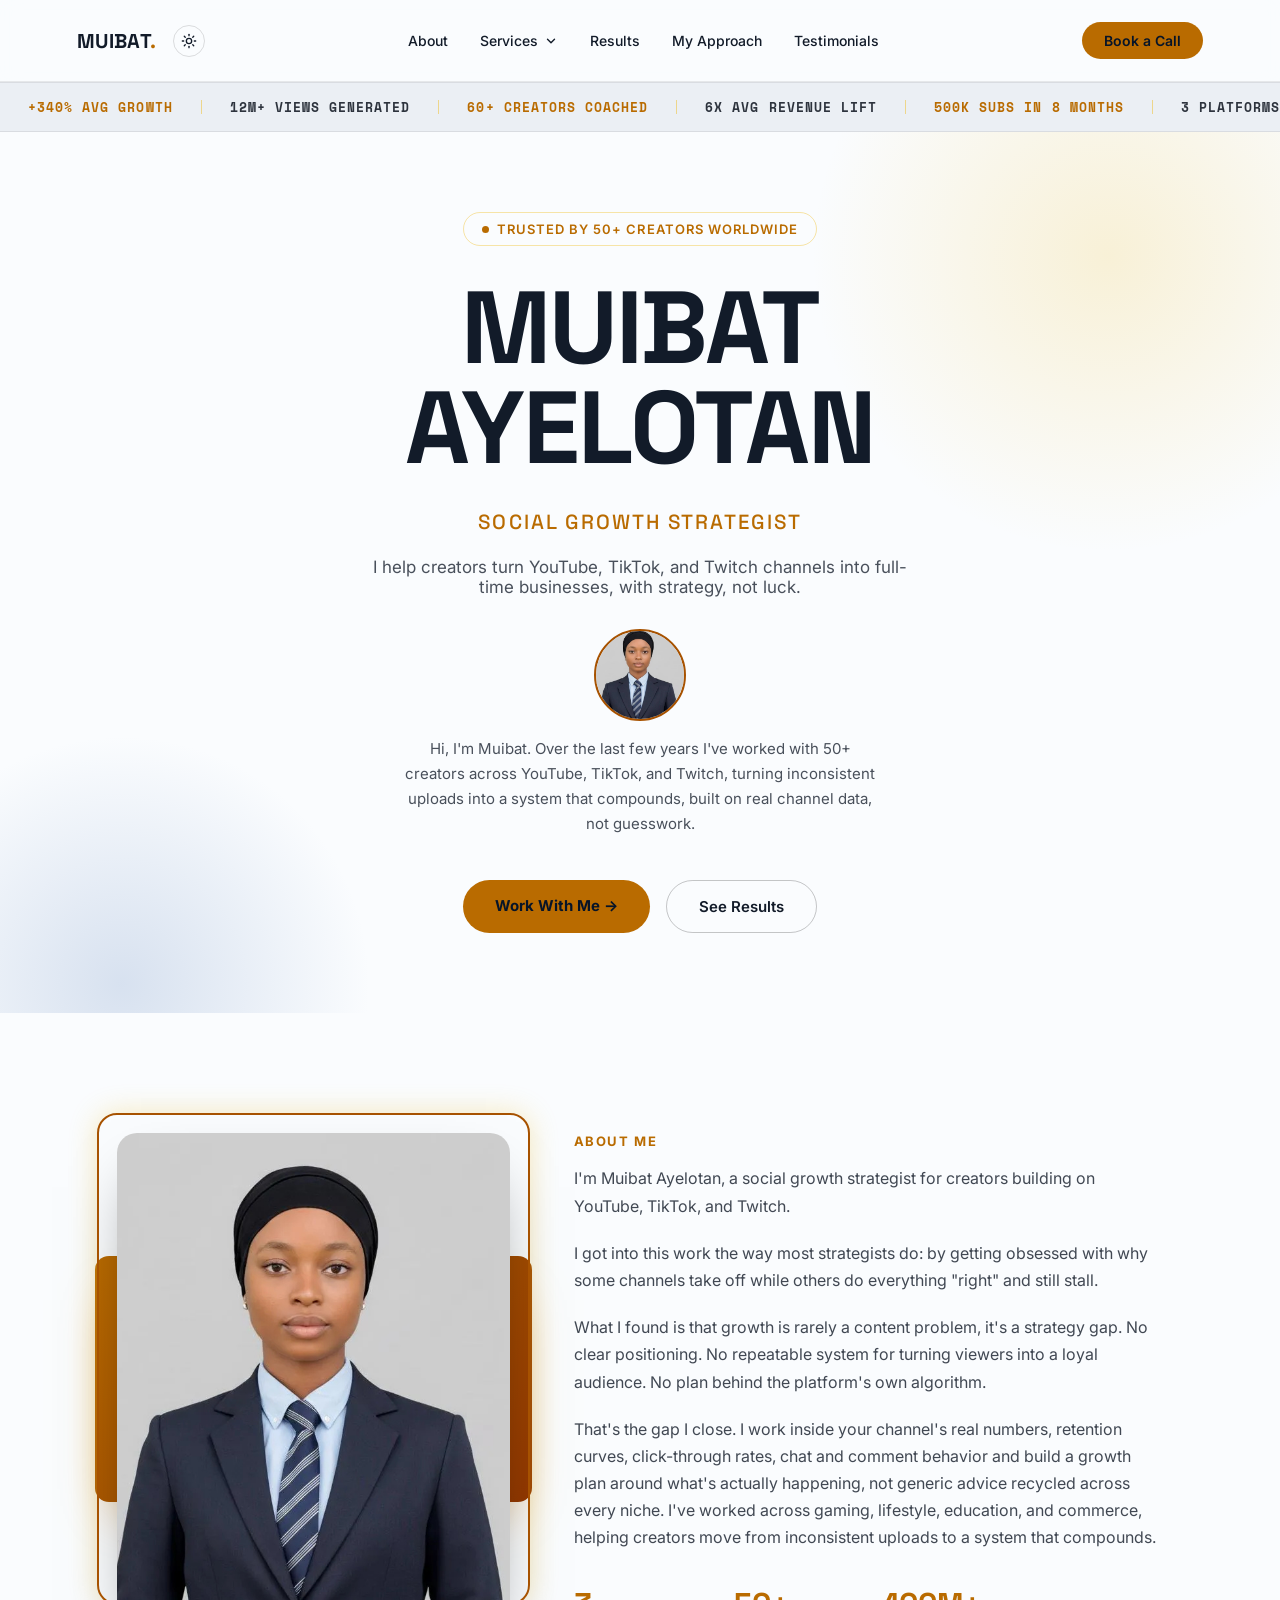
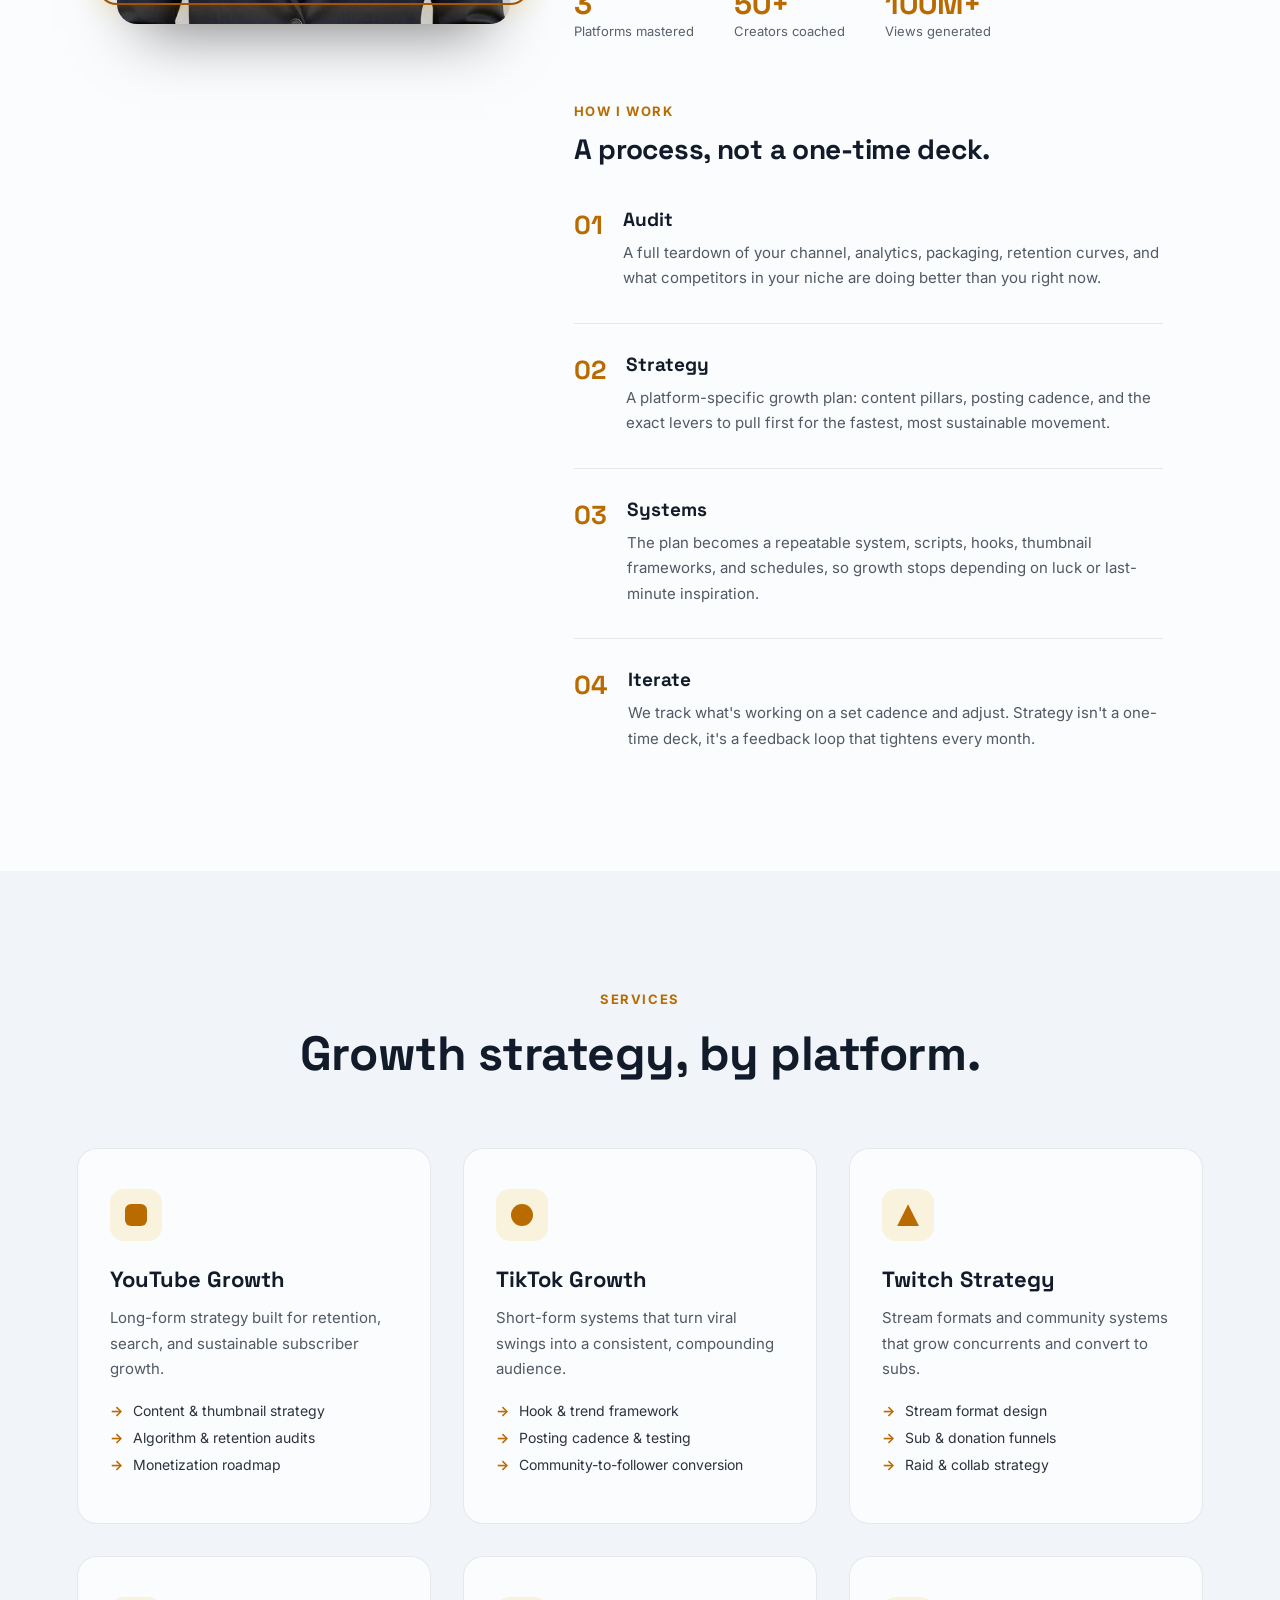
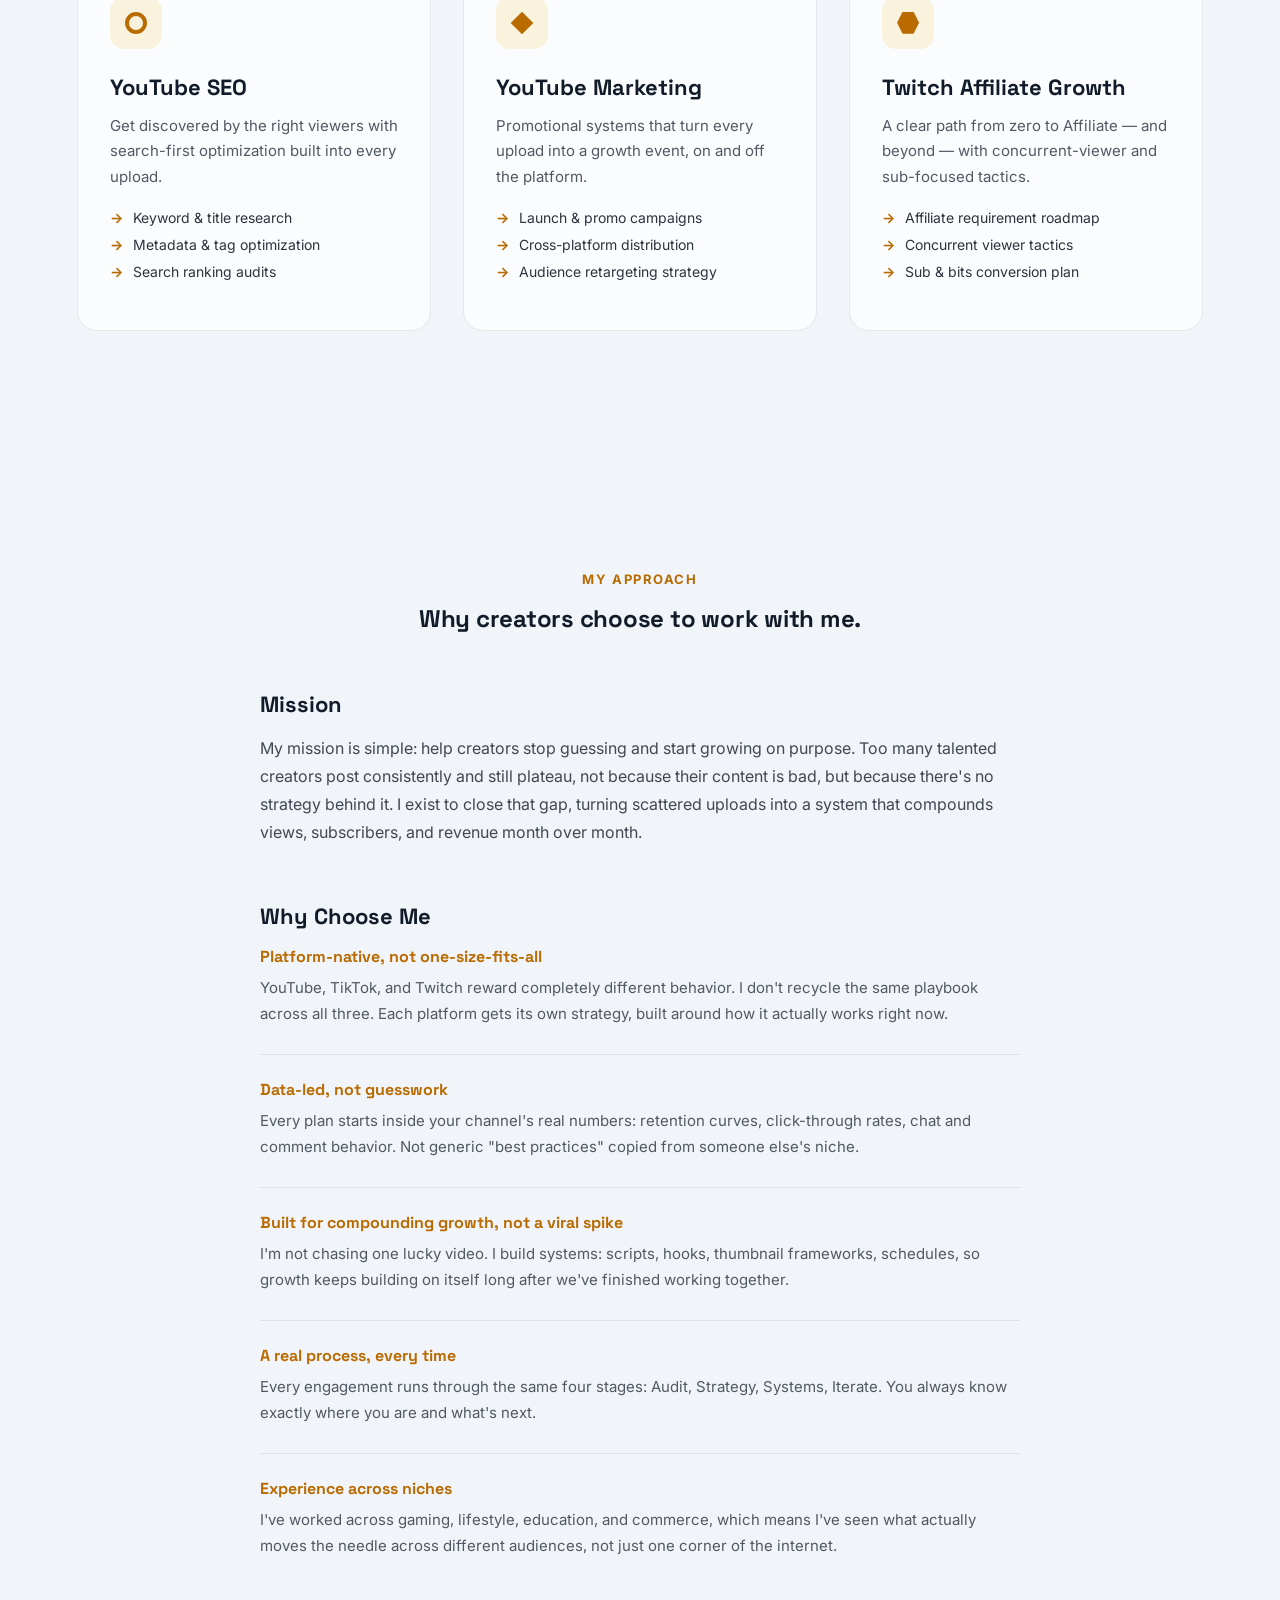
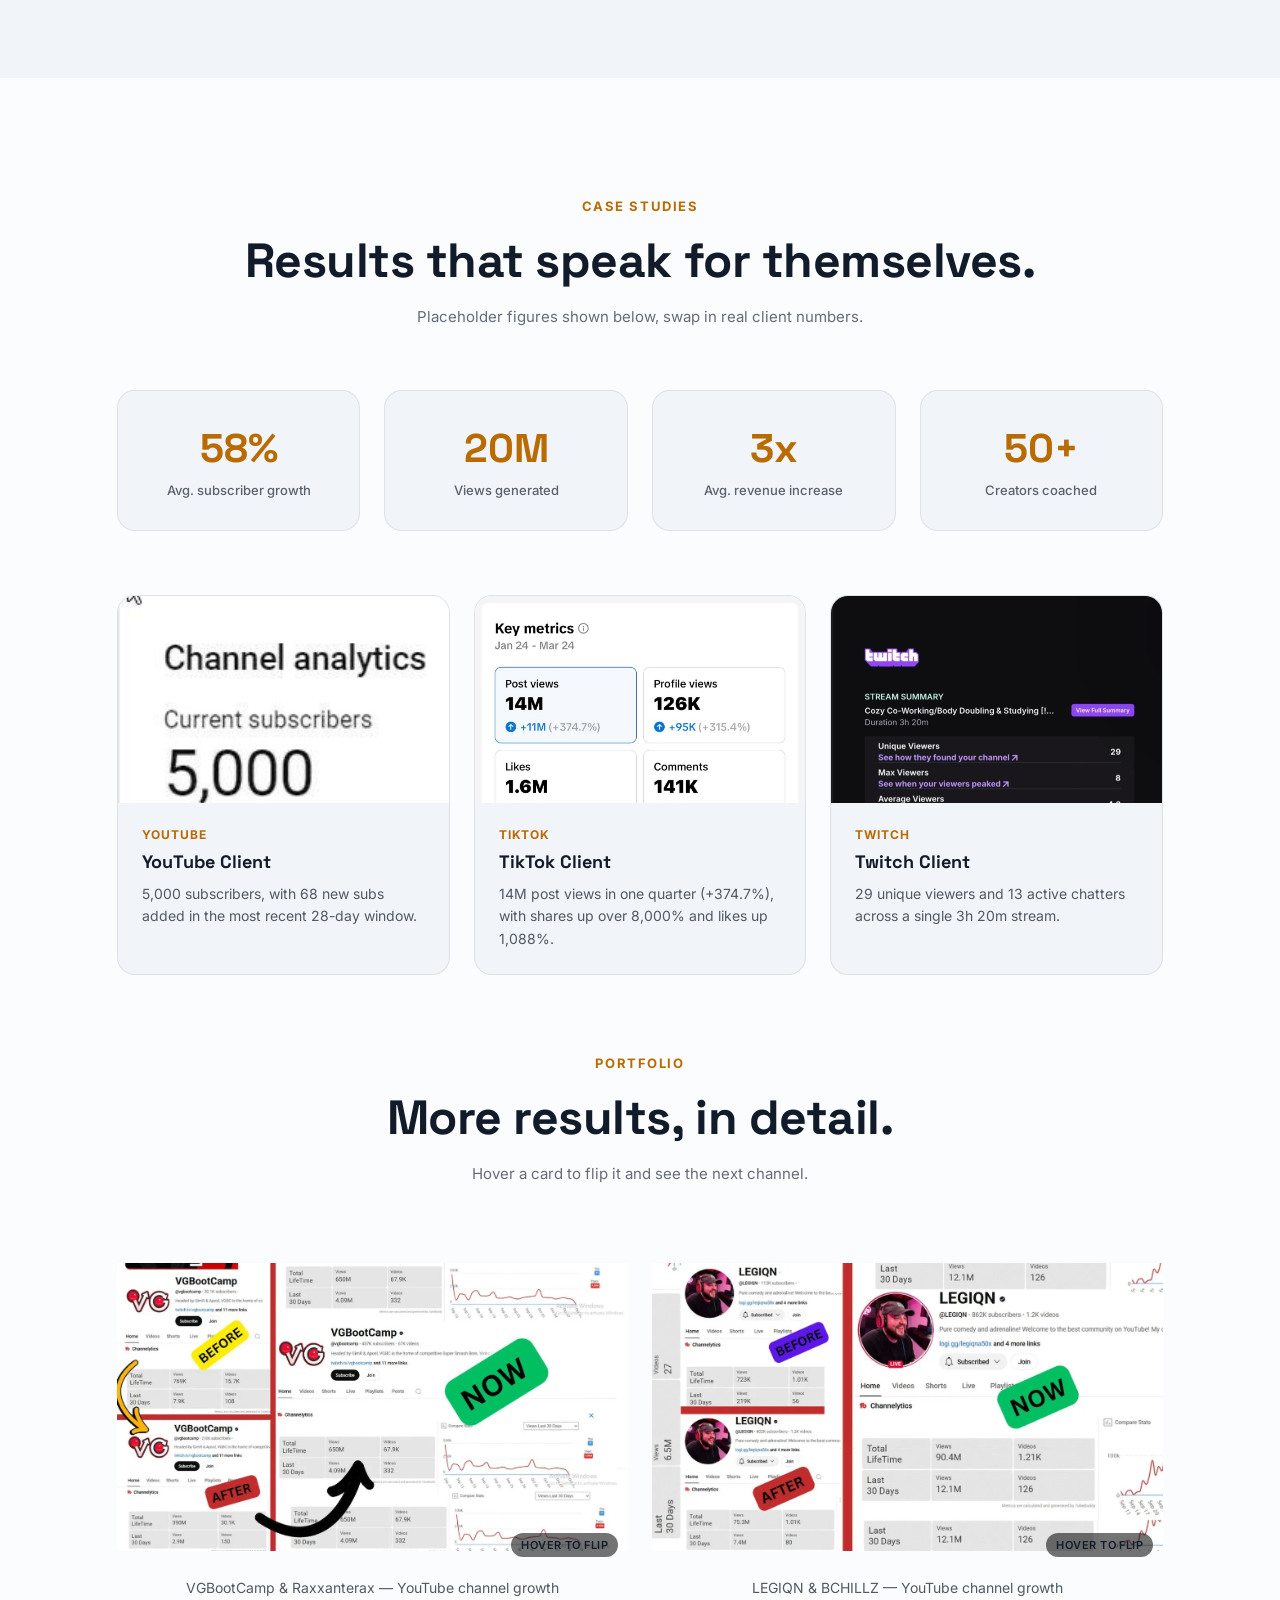
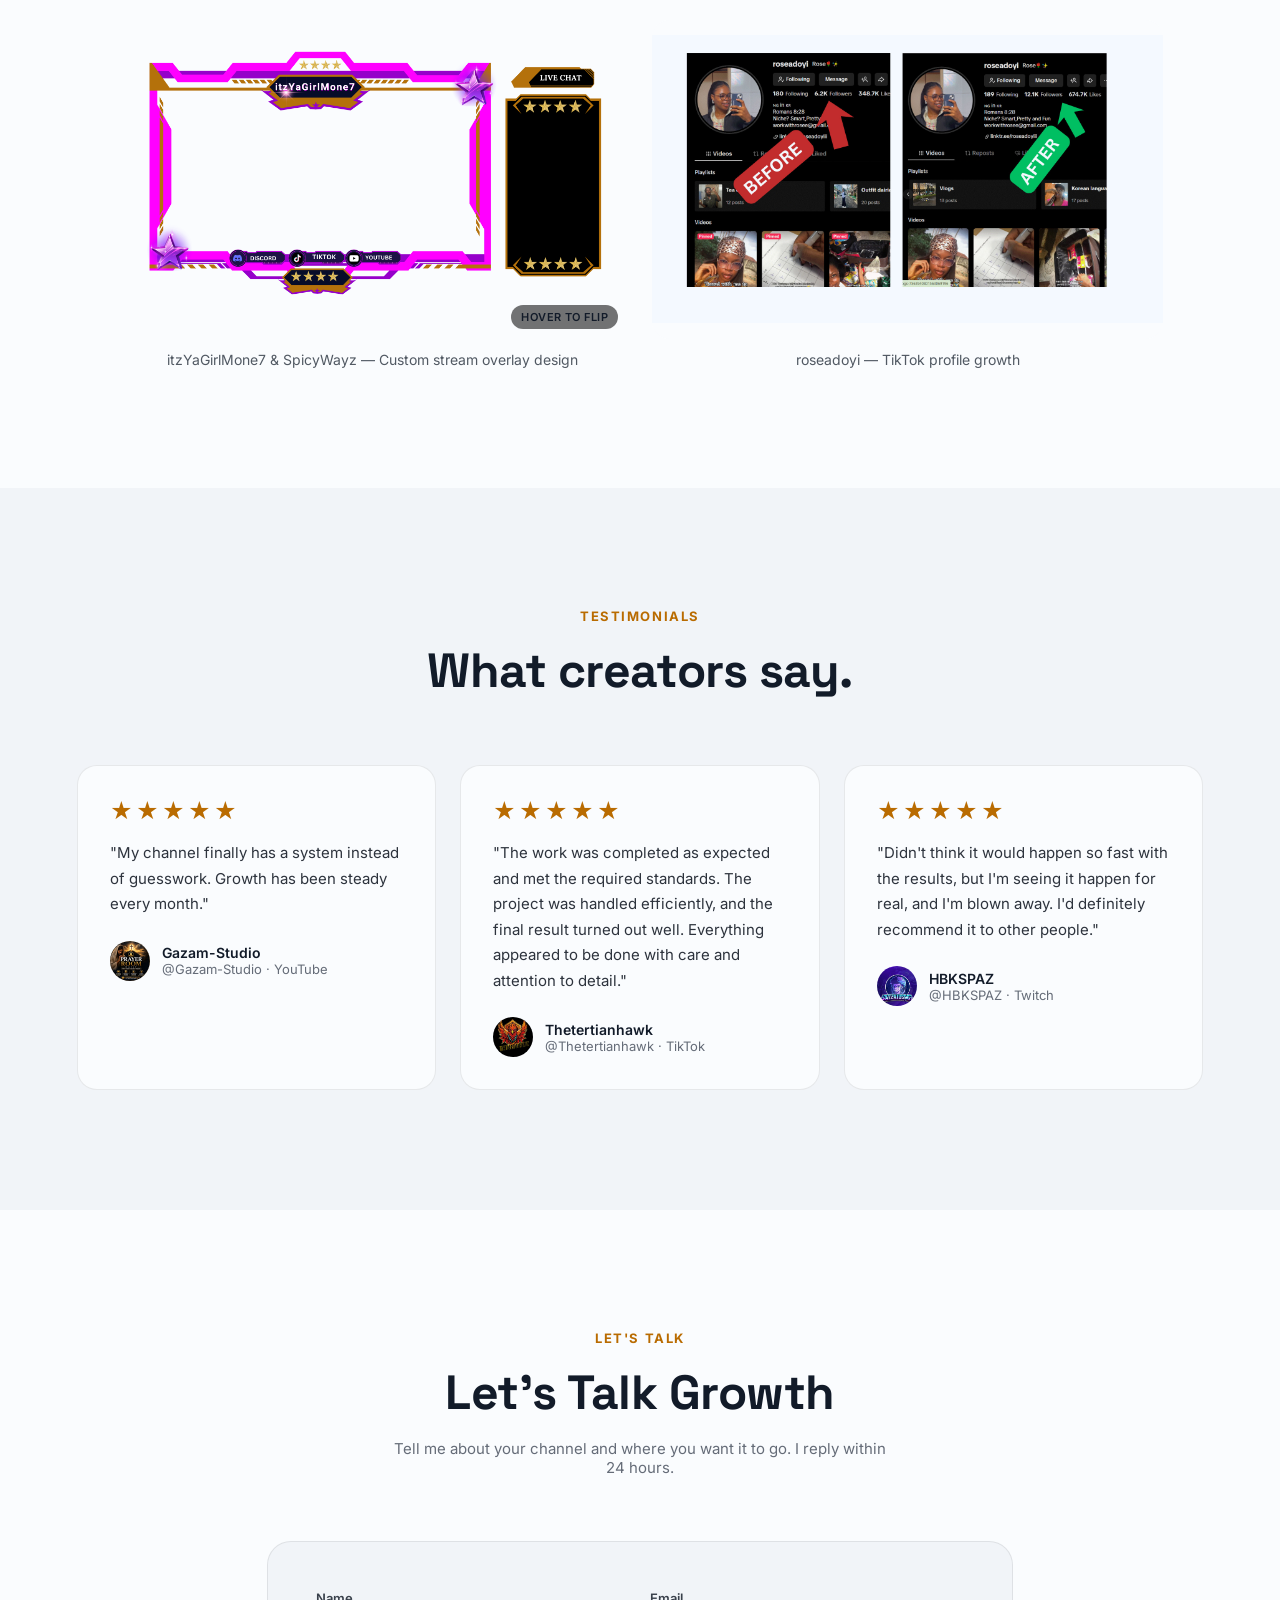
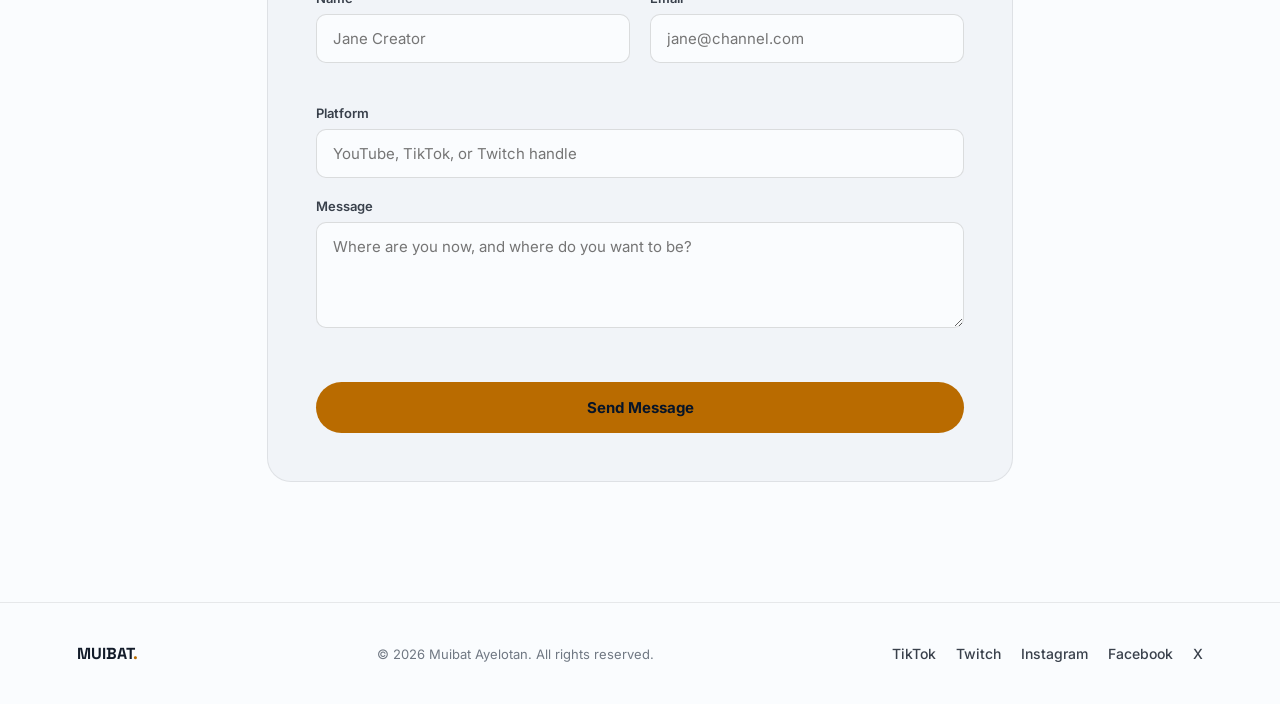
==== index.html @ 19afa4d4 "Add files via upload" ====
<!DOCTYPE html>
<html lang="en">
<head>
<meta charset="utf-8">
<meta name="viewport" content="width=device-width, initial-scale=1">
<title>Muibat Ayelotan — Social Growth Strategist</title>
<meta name="description" content="Muibat Ayelotan helps creators grow their YouTube, TikTok, and Twitch channels with data-backed strategy.">
<link rel="icon" type="image/svg+xml" href="data:image/svg+xml,%3Csvg xmlns='http://www.w3.org/2000/svg' viewBox='0 0 64 64'%3E%3Ccircle cx='32' cy='32' r='32' fill='%23182848'/%3E%3Ctext x='32' y='44' font-family='Georgia, %27Times New Roman%27, serif' font-weight='700' font-size='34' fill='%23e0b563' text-anchor='middle'%3EM%3C/text%3E%3C/svg%3E">
<link rel="preconnect" href="https://fonts.googleapis.com">
<link rel="preconnect" href="https://fonts.gstatic.com" crossorigin>
<link href="https://fonts.googleapis.com/css2?family=Space+Grotesk:wght@500;700&family=Inter:wght@400;500;600&family=Space+Mono:wght@700&display=swap" rel="stylesheet">
<link rel="stylesheet" href="./assets/style.css">
<script>
(function () {
  var stored = null;
  try { stored = localStorage.getItem('theme'); } catch (e) {}
  var theme = stored || (window.matchMedia && window.matchMedia('(prefers-color-scheme: light)').matches ? 'light' : 'dark');
  if (theme === 'light') document.documentElement.setAttribute('data-theme', 'light');
})();
</script>
</head>
<body>

<!-- STICKY HEADER (nav + ticker move and stick together) -->
<div class="sticky-header">
  <!-- NAV -->
  <nav class="nav">
    <div class="nav__brand">
      <div class="nav__logo">MUIBAT<span class="dot">.</span></div>
      <button type="button" id="themeToggle" class="theme-toggle" aria-label="Switch to light mode">
        <svg class="theme-toggle__icon theme-toggle__icon--moon" viewBox="0 0 24 24" width="16" height="16" fill="none" stroke="currentColor" stroke-width="2" stroke-linecap="round" stroke-linejoin="round"><path d="M21 12.79A9 9 0 1 1 11.21 3 7 7 0 0 0 21 12.79Z"/></svg>
        <svg class="theme-toggle__icon theme-toggle__icon--sun" viewBox="0 0 24 24" width="16" height="16" fill="none" stroke="currentColor" stroke-width="2" stroke-linecap="round" stroke-linejoin="round"><circle cx="12" cy="12" r="4"/><path d="M12 2v2"/><path d="M12 20v2"/><path d="m4.93 4.93 1.41 1.41"/><path d="m17.66 17.66 1.41 1.41"/><path d="M2 12h2"/><path d="M20 12h2"/><path d="m6.34 17.66-1.41 1.41"/><path d="m19.07 4.93-1.41 1.41"/></svg>
      </button>
    </div>
    <button class="nav__toggle" id="navToggle" aria-label="Toggle menu" aria-expanded="false" aria-controls="navLinks">
      <span></span><span></span><span></span>
    </button>
    <div class="nav__links" id="navLinks">
      <a href="#about">About</a>
      <div class="nav__dropdown">
        <button type="button" id="servicesDropdownToggle" class="nav__dropdown-toggle" aria-haspopup="true" aria-expanded="false">
          Services
          <svg viewBox="0 0 24 24" width="14" height="14" fill="none" stroke="currentColor" stroke-width="2.4" stroke-linecap="round" stroke-linejoin="round"><path d="m6 9 6 6 6-6"/></svg>
        </button>
        <div class="nav__dropdown-menu">
          <a href="#service-youtube-growth">YouTube Growth</a>
          <a href="#service-tiktok-growth">TikTok Growth</a>
          <a href="#service-twitch-strategy">Twitch Strategy</a>
          <a href="#service-youtube-seo">YouTube SEO</a>
          <a href="#service-youtube-marketing">YouTube Marketing</a>
          <a href="#service-twitch-affiliate">Twitch Affiliate Growth</a>
        </div>
      </div>
      <a href="#results">Results</a>
      <a href="#approach">My Approach</a>
      <a href="#testimonials">Testimonials</a>
      <a href="https://calendly.com/ayelotan97/30min" target="_blank" rel="noopener noreferrer" class="nav__cta nav__cta--mobile">Book a Call</a>
    </div>
    <a href="https://calendly.com/ayelotan97/30min" target="_blank" rel="noopener noreferrer" class="nav__cta">Book a Call</a>
  </nav>

  <!-- TICKER -->
  <div class="ticker">
    <div class="ticker__track">
      <div class="ticker__group" aria-hidden="false">
        <span class="ticker__item"><span class="ticker__text">+340% AVG GROWTH</span><i></i></span>
        <span class="ticker__item"><span class="ticker__text">12M+ VIEWS GENERATED</span><i></i></span>
        <span class="ticker__item"><span class="ticker__text">60+ CREATORS COACHED</span><i></i></span>
        <span class="ticker__item"><span class="ticker__text">6X AVG REVENUE LIFT</span><i></i></span>
        <span class="ticker__item"><span class="ticker__text">500K SUBS IN 8 MONTHS</span><i></i></span>
        <span class="ticker__item"><span class="ticker__text">3 PLATFORMS MASTERED</span><i></i></span>
        <span class="ticker__item"><span class="ticker__text">LET'S TALK GROWTH</span><i></i></span>
      </div>
      <div class="ticker__group" aria-hidden="true">
        <span class="ticker__item"><span class="ticker__text">+340% AVG GROWTH</span><i></i></span>
        <span class="ticker__item"><span class="ticker__text">12M+ VIEWS GENERATED</span><i></i></span>
        <span class="ticker__item"><span class="ticker__text">60+ CREATORS COACHED</span><i></i></span>
        <span class="ticker__item"><span class="ticker__text">6X AVG REVENUE LIFT</span><i></i></span>
        <span class="ticker__item"><span class="ticker__text">500K SUBS IN 8 MONTHS</span><i></i></span>
        <span class="ticker__item"><span class="ticker__text">3 PLATFORMS MASTERED</span><i></i></span>
        <span class="ticker__item"><span class="ticker__text">LET'S TALK GROWTH</span><i></i></span>
      </div>
    </div>
  </div>
</div>

<!-- HERO -->
<section class="hero">
  <div class="hero__blob hero__blob--gold" aria-hidden="true"></div>
  <div class="hero__blob hero__blob--navy" aria-hidden="true"></div>

  <div class="badge">
    <span class="badge__dot"></span>
    Trusted by 50+ creators worldwide
  </div>

  <h1 class="hero__title">MUIBAT<br>AYELOTAN</h1>

  <p class="hero__tagline">Social Growth Strategist</p>
  <p class="hero__sub">I help creators turn YouTube, TikTok, and Twitch channels into full-time businesses, with strategy, not luck.</p>

  <div class="hero__intro">
    <div class="hero__photo">
      <img src="./assets/images/muibat-portrait.jpg" alt="Portrait photo of Muibat Ayelotan" class="hero__photo-img">
    </div>
    <p class="hero__intro-text">Hi, I'm Muibat. Over the last few years I've worked with 50+ creators across YouTube, TikTok, and Twitch, turning inconsistent uploads into a system that compounds, built on real channel data, not guesswork.</p>
  </div>

  <div class="hero__ctas">
    <a href="#contact" class="btn btn--primary">Work With Me →</a>
    <a href="#results" class="btn btn--outline">See Results</a>
  </div>
</section>

<!-- ABOUT -->
<section id="about" class="about">
  <div class="about__photo-frame">
    <div class="about__photo-board" aria-hidden="true"></div>
    <div class="about__photo" id="about-photo">
      <img src="./assets/images/muibat-portrait.jpg" alt="Portrait photo of Muibat Ayelotan" class="about__photo-img">
    </div>
    <div class="about__photo-outline" aria-hidden="true"></div>
  </div>
  <div class="about__content">
    <p class="eyebrow">About Me</p>
    <p class="about__p">I'm Muibat Ayelotan, a social growth strategist for creators building on YouTube, TikTok, and Twitch.</p>
    <p class="about__p">I got into this work the way most strategists do: by getting obsessed with why some channels take off while others do everything "right" and still stall.</p>
    <p class="about__p">What I found is that growth is rarely a content problem, it's a strategy gap. No clear positioning. No repeatable system for turning viewers into a loyal audience. No plan behind the platform's own algorithm.</p>
    <p class="about__p">That's the gap I close. I work inside your channel's real numbers, retention curves, click-through rates, chat and comment behavior and build a growth plan around what's actually happening, not generic advice recycled across every niche. I've worked across gaming, lifestyle, education, and commerce, helping creators move from inconsistent uploads to a system that compounds.</p>
    <div class="about__stats">
      <div class="about__stat">
        <div class="about__stat-value">3</div>
        <div class="about__stat-label">Platforms mastered</div>
      </div>
      <div class="about__stat">
        <div class="about__stat-value">50+</div>
        <div class="about__stat-label">Creators coached</div>
      </div>
      <div class="about__stat">
        <div class="about__stat-value">100M+</div>
        <div class="about__stat-label">Views generated</div>
      </div>
    </div>

    <div class="how" id="how-it-works">
      <p class="eyebrow">How I Work</p>
      <h3 class="how__lede">A process, not a one-time deck.</h3>
      <div class="how__steps">
        <div class="how-step">
          <div class="how-step__num">01</div>
          <div class="how-step__body">
            <h3 class="how-step__title">Audit</h3>
            <p class="how-step__desc">A full teardown of your channel, analytics, packaging, retention curves, and what competitors in your niche are doing better than you right now.</p>
          </div>
        </div>
        <div class="how-step">
          <div class="how-step__num">02</div>
          <div class="how-step__body">
            <h3 class="how-step__title">Strategy</h3>
            <p class="how-step__desc">A platform-specific growth plan: content pillars, posting cadence, and the exact levers to pull first for the fastest, most sustainable movement.</p>
          </div>
        </div>
        <div class="how-step">
          <div class="how-step__num">03</div>
          <div class="how-step__body">
            <h3 class="how-step__title">Systems</h3>
            <p class="how-step__desc">The plan becomes a repeatable system, scripts, hooks, thumbnail frameworks, and schedules, so growth stops depending on luck or last-minute inspiration.</p>
          </div>
        </div>
        <div class="how-step">
          <div class="how-step__num">04</div>
          <div class="how-step__body">
            <h3 class="how-step__title">Iterate</h3>
            <p class="how-step__desc">We track what's working on a set cadence and adjust. Strategy isn't a one-time deck, it's a feedback loop that tightens every month.</p>
          </div>
        </div>
      </div>
    </div>
  </div>
</section>

<!-- SERVICES -->
<section id="services" class="services">
  <div class="section-wrap">
    <div class="section-head">
      <p class="eyebrow">Services</p>
      <h2 class="section-title">Growth strategy, by platform.</h2>
    </div>

    <div class="services__grid">
      <div class="service-card" id="service-youtube-growth">
        <div class="service-card__inner">
          <div class="service-card__face service-card__face--front card">
            <div class="service-card__icon"><div class="service-card__icon-shape service-card__icon-shape--square"></div></div>
            <h3 class="card__title">YouTube Growth</h3>
            <p class="card__desc">Long-form strategy built for retention, search, and sustainable subscriber growth.</p>
            <ul class="service-card__points">
              <li><span>→</span>Content &amp; thumbnail strategy</li>
              <li><span>→</span>Algorithm &amp; retention audits</li>
              <li><span>→</span>Monetization roadmap</li>
            </ul>
          </div>
          <div class="service-card__face service-card__face--back card">
            <div class="service-card__icon"><div class="service-card__icon-shape service-card__icon-shape--square"></div></div>
            <h3 class="card__title">Ready to grow on YouTube?</h3>
            <p class="card__desc">Let's build a retention-first system tailored to your channel, not generic advice.</p>
            <a href="https://calendly.com/ayelotan97/30min" target="_blank" rel="noopener noreferrer" class="btn btn--primary service-card__cta">Schedule an Audit Call →</a>
          </div>
        </div>
      </div>

      <div class="service-card" id="service-tiktok-growth">
        <div class="service-card__inner">
          <div class="service-card__face service-card__face--front card">
            <div class="service-card__icon"><div class="service-card__icon-shape service-card__icon-shape--circle"></div></div>
            <h3 class="card__title">TikTok Growth</h3>
            <p class="card__desc">Short-form systems that turn viral swings into a consistent, compounding audience.</p>
            <ul class="service-card__points">
              <li><span>→</span>Hook &amp; trend framework</li>
              <li><span>→</span>Posting cadence &amp; testing</li>
              <li><span>→</span>Community-to-follower conversion</li>
            </ul>
          </div>
          <div class="service-card__face service-card__face--back card">
            <div class="service-card__icon"><div class="service-card__icon-shape service-card__icon-shape--circle"></div></div>
            <h3 class="card__title">Ready to go viral, consistently?</h3>
            <p class="card__desc">A hook-and-posting framework built around what's actually working for your niche right now.</p>
            <a href="https://calendly.com/ayelotan97/30min" target="_blank" rel="noopener noreferrer" class="btn btn--primary service-card__cta">Schedule an Audit Call →</a>
          </div>
        </div>
      </div>

      <div class="service-card" id="service-twitch-strategy">
        <div class="service-card__inner">
          <div class="service-card__face service-card__face--front card">
            <div class="service-card__icon"><div class="service-card__icon-shape service-card__icon-shape--triangle"></div></div>
            <h3 class="card__title">Twitch Strategy</h3>
            <p class="card__desc">Stream formats and community systems that grow concurrents and convert to subs.</p>
            <ul class="service-card__points">
              <li><span>→</span>Stream format design</li>
              <li><span>→</span>Sub &amp; donation funnels</li>
              <li><span>→</span>Raid &amp; collab strategy</li>
            </ul>
          </div>
          <div class="service-card__face service-card__face--back card">
            <div class="service-card__icon"><div class="service-card__icon-shape service-card__icon-shape--triangle"></div></div>
            <h3 class="card__title">Ready to grow your stream?</h3>
            <p class="card__desc">Formats and community systems that turn casual viewers into a loyal, paying audience.</p>
            <a href="https://calendly.com/ayelotan97/30min" target="_blank" rel="noopener noreferrer" class="btn btn--primary service-card__cta">Schedule an Audit Call →</a>
          </div>
        </div>
      </div>

      <div class="service-card" id="service-youtube-seo">
        <div class="service-card__inner">
          <div class="service-card__face service-card__face--front card">
            <div class="service-card__icon"><div class="service-card__icon-shape service-card__icon-shape--ring"></div></div>
            <h3 class="card__title">YouTube SEO</h3>
            <p class="card__desc">Get discovered by the right viewers with search-first optimization built into every upload.</p>
            <ul class="service-card__points">
              <li><span>→</span>Keyword &amp; title research</li>
              <li><span>→</span>Metadata &amp; tag optimization</li>
              <li><span>→</span>Search ranking audits</li>
            </ul>
          </div>
          <div class="service-card__face service-card__face--back card">
            <div class="service-card__icon"><div class="service-card__icon-shape service-card__icon-shape--ring"></div></div>
            <h3 class="card__title">Ready to get found?</h3>
            <p class="card__desc">Search-first optimization so the right viewers discover your channel, not just your subscribers.</p>
            <a href="https://calendly.com/ayelotan97/30min" target="_blank" rel="noopener noreferrer" class="btn btn--primary service-card__cta">Schedule an Audit Call →</a>
          </div>
        </div>
      </div>

      <div class="service-card" id="service-youtube-marketing">
        <div class="service-card__inner">
          <div class="service-card__face service-card__face--front card">
            <div class="service-card__icon"><div class="service-card__icon-shape service-card__icon-shape--diamond"></div></div>
            <h3 class="card__title">YouTube Marketing</h3>
            <p class="card__desc">Promotional systems that turn every upload into a growth event, on and off the platform.</p>
            <ul class="service-card__points">
              <li><span>→</span>Launch &amp; promo campaigns</li>
              <li><span>→</span>Cross-platform distribution</li>
              <li><span>→</span>Audience retargeting strategy</li>
            </ul>
          </div>
          <div class="service-card__face service-card__face--back card">
            <div class="service-card__icon"><div class="service-card__icon-shape service-card__icon-shape--diamond"></div></div>
            <h3 class="card__title">Ready to launch louder?</h3>
            <p class="card__desc">A promotion system that gets every upload in front of more of the right people.</p>
            <a href="https://calendly.com/ayelotan97/30min" target="_blank" rel="noopener noreferrer" class="btn btn--primary service-card__cta">Schedule an Audit Call →</a>
          </div>
        </div>
      </div>

      <div class="service-card" id="service-twitch-affiliate">
        <div class="service-card__inner">
          <div class="service-card__face service-card__face--front card">
            <div class="service-card__icon"><div class="service-card__icon-shape service-card__icon-shape--hexagon"></div></div>
            <h3 class="card__title">Twitch Affiliate Growth</h3>
            <p class="card__desc">A clear path from zero to Affiliate — and beyond — with concurrent-viewer and sub-focused tactics.</p>
            <ul class="service-card__points">
              <li><span>→</span>Affiliate requirement roadmap</li>
              <li><span>→</span>Concurrent viewer tactics</li>
              <li><span>→</span>Sub &amp; bits conversion plan</li>
            </ul>
          </div>
          <div class="service-card__face service-card__face--back card">
            <div class="service-card__icon"><div class="service-card__icon-shape service-card__icon-shape--hexagon"></div></div>
            <h3 class="card__title">Ready for Affiliate and beyond?</h3>
            <p class="card__desc">A clear, fast path from zero to Affiliate, then from Affiliate to a real income stream.</p>
            <a href="https://calendly.com/ayelotan97/30min" target="_blank" rel="noopener noreferrer" class="btn btn--primary service-card__cta">Schedule an Audit Call →</a>
          </div>
        </div>
      </div>
    </div>
  </div>
</section>

<!-- MY APPROACH -->
<section id="approach" class="approach">
  <div class="approach__wrap">
    <p class="eyebrow">My Approach</p>
    <h2 class="section-title">Why creators choose to work with me.</h2>

    <div class="approach__section">
      <h3 class="approach__section-title">Mission</h3>
      <p class="approach__mission">My mission is simple: help creators stop guessing and start growing on purpose. Too many talented creators post consistently and still plateau, not because their content is bad, but because there's no strategy behind it. I exist to close that gap, turning scattered uploads into a system that compounds views, subscribers, and revenue month over month.</p>
    </div>

    <div class="approach__section">
      <h3 class="approach__section-title">Why Choose Me</h3>
      <div class="approach__reasons">
        <div class="approach__reason">
          <h4 class="approach__reason-title">Platform-native, not one-size-fits-all</h4>
          <p class="approach__reason-desc">YouTube, TikTok, and Twitch reward completely different behavior. I don't recycle the same playbook across all three. Each platform gets its own strategy, built around how it actually works right now.</p>
        </div>
        <div class="approach__reason">
          <h4 class="approach__reason-title">Data-led, not guesswork</h4>
          <p class="approach__reason-desc">Every plan starts inside your channel's real numbers: retention curves, click-through rates, chat and comment behavior. Not generic "best practices" copied from someone else's niche.</p>
        </div>
        <div class="approach__reason">
          <h4 class="approach__reason-title">Built for compounding growth, not a viral spike</h4>
          <p class="approach__reason-desc">I'm not chasing one lucky video. I build systems: scripts, hooks, thumbnail frameworks, schedules, so growth keeps building on itself long after we've finished working together.</p>
        </div>
        <div class="approach__reason">
          <h4 class="approach__reason-title">A real process, every time</h4>
          <p class="approach__reason-desc">Every engagement runs through the same four stages: Audit, Strategy, Systems, Iterate. You always know exactly where you are and what's next.</p>
        </div>
        <div class="approach__reason">
          <h4 class="approach__reason-title">Experience across niches</h4>
          <p class="approach__reason-desc">I've worked across gaming, lifestyle, education, and commerce, which means I've seen what actually moves the needle across different audiences, not just one corner of the internet.</p>
        </div>
      </div>
    </div>
  </div>
</section>

<!-- RESULTS -->
<section id="results" class="results">
  <div class="section-head">
    <p class="eyebrow">Case Studies</p>
    <h2 class="section-title">Results that speak for themselves.</h2>
    <p class="section-sub">Placeholder figures shown below, swap in real client numbers.</p>
  </div>

  <div class="stats-grid">
    <div class="stat-card">
      <div class="stat-card__value">58%</div>
      <div class="stat-card__label">Avg. subscriber growth</div>
    </div>
    <div class="stat-card">
      <div class="stat-card__value">20M</div>
      <div class="stat-card__label">Views generated</div>
    </div>
    <div class="stat-card">
      <div class="stat-card__value">3x</div>
      <div class="stat-card__label">Avg. revenue increase</div>
    </div>
    <div class="stat-card">
      <div class="stat-card__value">50+</div>
      <div class="stat-card__label">Creators coached</div>
    </div>
  </div>

  <div class="case-grid">
    <div class="card case-card">
      <div class="case-card__img">
        <img src="./assets/images/case-study-youtube.jpg" alt="YouTube Channel analytics: 5,000 current subscribers, +68 in the last 28 days" class="case-card__img-el">
      </div>
      <div class="case-card__body">
        <p class="case-card__platform">YouTube</p>
        <h3 class="card__title card__title--sm">YouTube Client</h3>
        <p class="case-card__result">5,000 subscribers, with 68 new subs added in the most recent 28-day window.</p>
      </div>
    </div>

    <div class="card case-card">
      <div class="case-card__img">
        <img src="./assets/images/case-study-tiktok.jpg" alt="TikTok Key metrics, Jan 24 to Mar 24: 14M post views (+374.7%), 126K profile views, 1.6M likes, 141K comments, 234K shares" class="case-card__img-el">
      </div>
      <div class="case-card__body">
        <p class="case-card__platform">TikTok</p>
        <h3 class="card__title card__title--sm">TikTok Client</h3>
        <p class="case-card__result">14M post views in one quarter (+374.7%), with shares up over 8,000% and likes up 1,088%.</p>
      </div>
    </div>

    <div class="card case-card">
      <div class="case-card__img">
        <img src="./assets/images/case-study-twitch.jpg" alt="Twitch Stream summary: 29 unique viewers, 8 max viewers, 4.2 average viewers, 13 unique chatters over a 3h 20m stream" class="case-card__img-el">
      </div>
      <div class="case-card__body">
        <p class="case-card__platform">Twitch</p>
        <h3 class="card__title card__title--sm">Twitch Client</h3>
        <p class="case-card__result">29 unique viewers and 13 active chatters across a single 3h 20m stream.</p>
      </div>
    </div>
  </div>

  <div class="section-head" style="margin-top:80px;">
    <p class="eyebrow">Portfolio</p>
    <h2 class="section-title">More results, in detail.</h2>
    <p class="section-sub">Hover a card to flip it and see the next channel.</p>
  </div>

  <div class="case-grid case-grid--portfolio">
    <div class="portfolio-item">
      <div class="portfolio-flip" tabindex="0">
        <div class="portfolio-flip__inner">
          <div class="portfolio-flip__face portfolio-flip__face--front">
            <img src="./assets/images/portfolio-vgbootcamp.webp" alt="VGBootCamp YouTube channel growth: before and after comparison showing lifetime views up to 650M and 67.9K videos">
          </div>
          <div class="portfolio-flip__face portfolio-flip__face--back">
            <img src="./assets/images/portfolio-raxxanterax.webp" alt="Raxxanterax YouTube channel growth: before and after comparison showing lifetime views up to 158M and subscribers up to 418K">
          </div>
        </div>
        <span class="portfolio-flip__hint">Hover to flip</span>
      </div>
      <p class="portfolio-item__caption">VGBootCamp &amp; Raxxanterax — YouTube channel growth</p>
    </div>

    <div class="portfolio-item">
      <div class="portfolio-flip" tabindex="0">
        <div class="portfolio-flip__inner">
          <div class="portfolio-flip__face portfolio-flip__face--front">
            <img src="./assets/images/portfolio-legiqn.webp" alt="LEGIQN YouTube channel growth: before and after comparison showing lifetime views up to 90.4M and subscribers up to 862K">
          </div>
          <div class="portfolio-flip__face portfolio-flip__face--back">
            <img src="./assets/images/portfolio-bchillz.webp" alt="BCHILLZ YouTube channel growth: before and after comparison showing lifetime views up to 78.9M and subscribers up to 166K">
          </div>
        </div>
        <span class="portfolio-flip__hint">Hover to flip</span>
      </div>
      <p class="portfolio-item__caption">LEGIQN &amp; BCHILLZ — YouTube channel growth</p>
    </div>

    <div class="portfolio-item">
      <div class="portfolio-flip" tabindex="0">
        <div class="portfolio-flip__inner">
          <div class="portfolio-flip__face portfolio-flip__face--front">
            <img src="./assets/images/portfolio-overlay-mone7.png" alt="Custom Twitch stream overlay design for itzYaGirlMone7, with Discord, TikTok, and YouTube panel links">
          </div>
          <div class="portfolio-flip__face portfolio-flip__face--back">
            <img src="./assets/images/portfolio-overlay-spicywayz.jpeg" alt="Custom Twitch stream overlay design for SpicyWayz, with Follow, Donate, and social platform panels">
          </div>
        </div>
        <span class="portfolio-flip__hint">Hover to flip</span>
      </div>
      <p class="portfolio-item__caption">itzYaGirlMone7 &amp; SpicyWayz — Custom stream overlay design</p>
    </div>

    <div class="portfolio-item">
      <div class="portfolio-static">
        <img src="./assets/images/portfolio-roseadoyi.jpeg" alt="roseadoyi TikTok profile growth: before and after comparison showing followers up from 6.2K to 12.1K and likes up from 348.7K to 674.7K">
      </div>
      <p class="portfolio-item__caption">roseadoyi — TikTok profile growth</p>
    </div>
  </div>
</section>

<!-- TESTIMONIALS -->
<section id="testimonials" class="testimonials">
  <div class="section-wrap">
    <div class="section-head">
      <p class="eyebrow">Testimonials</p>
      <h2 class="section-title">What creators say.</h2>
    </div>

    <div class="testimonials__grid">
      <div class="card testimonial-card">
        <div class="testimonial-card__stars">★★★★★</div>
        <p class="testimonial-card__quote">"My channel finally has a system instead of guesswork. Growth has been steady every month."</p>
        <div class="testimonial-card__person">
          <div class="testimonial-card__avatar">
            <img src="./assets/images/testimonial-youtube.jpg" alt="Gazam-Studio logo" class="testimonial-card__avatar-img">
          </div>
          <div>
            <div class="testimonial-card__name">Gazam-Studio</div>
            <div class="testimonial-card__handle">@Gazam-Studio · YouTube</div>
          </div>
        </div>
      </div>

      <div class="card testimonial-card">
        <div class="testimonial-card__stars">★★★★★</div>
        <p class="testimonial-card__quote">"The work was completed as expected and met the required standards. The project was handled efficiently, and the final result turned out well. Everything appeared to be done with care and attention to detail."</p>
        <div class="testimonial-card__person">
          <div class="testimonial-card__avatar">
            <img src="./assets/images/testimonial-tiktok.png" alt="Thetertianhawk logo" class="testimonial-card__avatar-img">
          </div>
          <div>
            <div class="testimonial-card__name">Thetertianhawk</div>
            <div class="testimonial-card__handle">@Thetertianhawk · TikTok</div>
          </div>
        </div>
      </div>

      <div class="card testimonial-card">
        <div class="testimonial-card__stars">★★★★★</div>
        <p class="testimonial-card__quote">"Didn't think it would happen so fast with the results, but I'm seeing it happen for real, and I'm blown away. I'd definitely recommend it to other people."</p>
        <div class="testimonial-card__person">
          <div class="testimonial-card__avatar">
            <img src="./assets/images/testimonial-twitch.jpg" alt="HBKSPAZ logo" class="testimonial-card__avatar-img">
          </div>
          <div>
            <div class="testimonial-card__name">HBKSPAZ</div>
            <div class="testimonial-card__handle">@HBKSPAZ · Twitch</div>
          </div>
        </div>
      </div>
    </div>
  </div>
</section>

<!-- CONTACT -->
<section id="contact" class="contact">
  <div class="section-head">
    <p class="eyebrow">LET'S TALK</p>
    <h2 class="section-title">Let's Talk Growth</h2>
    <p class="section-sub">Tell me about your channel and where you want it to go. I reply within 24 hours.</p>
  </div>

  <form class="contact-form" id="contactForm" novalidate>
    <div class="contact-form__row">
      <div class="field">
        <label for="cf-name">Name</label>
        <input type="text" id="cf-name" name="name" placeholder="Jane Creator" required>
        <span class="field__error" id="err-name"></span>
      </div>
      <div class="field">
        <label for="cf-email">Email</label>
        <input type="email" id="cf-email" name="email" placeholder="jane@channel.com" required>
        <span class="field__error" id="err-email"></span>
      </div>
    </div>
    <div class="field">
      <label for="cf-platform">Platform</label>
      <input type="text" id="cf-platform" name="platform" placeholder="YouTube, TikTok, or Twitch handle">
    </div>
    <div class="field">
      <label for="cf-message">Message</label>
      <textarea id="cf-message" name="message" rows="4" placeholder="Where are you now, and where do you want to be?" required></textarea>
      <span class="field__error" id="err-message"></span>
    </div>
    <button type="submit" class="btn btn--submit" id="submitBtn">Send Message</button>
  </form>
</section>

<!-- FOOTER -->
<footer class="footer">
  <div class="footer__logo">MUIBAT<span class="dot">.</span></div>
  <div class="footer__copy">© 2026 Muibat Ayelotan. All rights reserved.</div>
  <div class="footer__social">
    <a href="https://www.tiktok.com/@muibat076" target="_blank" rel="noopener noreferrer">TikTok</a>
    <a href="https://www.twitch.tv/ayelotan_m" target="_blank" rel="noopener noreferrer">Twitch</a>
    <a href="https://instagram.com/ayelotan_" target="_blank" rel="noopener noreferrer">Instagram</a>
    <a href="https://facebook.com/ayelotanmuibat" target="_blank" rel="noopener noreferrer">Facebook</a>
    <a href="https://x.com/AyelotanMu" target="_blank" rel="noopener noreferrer">X</a>
  </div>
</footer>

<button type="button" id="backToTop" class="back-to-top" aria-label="Back to top">
  <svg viewBox="0 0 24 24" width="16" height="16" fill="none" stroke="currentColor" stroke-width="2.4" stroke-linecap="round" stroke-linejoin="round"><path d="M12 19V5"/><path d="m5 12 7-7 7 7"/></svg>
  <span>Back to Top</span>
</button>

<script src="./assets/script.js"></script>

<!-- CHATBASE AI WIDGET -->
<script>
(function(){if(!window.chatbase||window.chatbase("getState")!=="initialized"){window.chatbase=(...arguments)=>{if(!window.chatbase.q){window.chatbase.q=[]}window.chatbase.q.push(arguments)};window.chatbase=new Proxy(window.chatbase,{get(target,prop){if(prop==="q"){return target.q}return(...args)=>target(prop,...args)}})}const onLoad=function(){const script=document.createElement("script");script.src="https://www.chatbase.co/embed.min.js";script.id="7ruuzHWPEAk8vBWgqlxUB";script.domain="www.chatbase.co";document.body.appendChild(script)};if(document.readyState==="complete"){onLoad()}else{window.addEventListener("load",onLoad)}})();
</script>
</body>
</html>
---- assets/style.css ----
/* Muibat Ayelotan — Social Growth Strategist portfolio
   Implements the Claude Design handoff (project/Portfolio.dc.html) as a
   static site. Colors/spacing/type follow the source design 1:1. */

:root {
  --navy: oklch(0.19 0.045 258);
  --navy-panel: oklch(0.16 0.04 258);
  --navy-ticker: oklch(0.155 0.045 258);
  --gold: oklch(0.82 0.16 88);
  --gold-hover: oklch(0.9 0.16 88);
  --gold-deep: oklch(0.68 0.17 62);
  --text: oklch(0.93 0.01 258);

  --border-soft: oklch(1 0 0 / 0.08);
  --border-med: oklch(1 0 0 / 0.12);
  --border-strong: oklch(1 0 0 / 0.2);

  --muted-85: oklch(0.85 0.01 258);
  --muted-80: oklch(0.8 0.01 258);
  --muted-78: oklch(0.78 0.01 258);
  --muted-75: oklch(0.75 0.01 258);
  --muted-72: oklch(0.72 0.01 258);
  --muted-70: oklch(0.7 0.01 258);
  --muted-65: oklch(0.65 0.01 258);
  --muted-60: oklch(0.6 0.01 258);

  /* Dark "ink" text used on gold buttons/accents — stays dark in both
     themes, independent of --navy which flips to a light page bg below. */
  --ink: oklch(0.19 0.045 258);
  --overlay-soft: oklch(1 0 0 / 0.03);
  --overlay-strong: oklch(1 0 0 / 0.25);
  --header-bg: oklch(0.19 0.045 258 / 0.85);
  --blob-navy: oklch(0.4 0.08 258 / 0.5);
}

:root[data-theme="light"] {
  --navy: oklch(0.99 0.003 258);
  --navy-panel: oklch(0.965 0.006 258);
  --navy-ticker: oklch(0.95 0.008 258);
  --gold: oklch(0.6 0.15 68);
  --gold-hover: oklch(0.53 0.16 66);
  --gold-deep: oklch(0.46 0.15 55);
  --text: oklch(0.22 0.03 258);

  --border-soft: oklch(0 0 0 / 0.08);
  --border-med: oklch(0 0 0 / 0.13);
  --border-strong: oklch(0 0 0 / 0.22);

  --muted-85: oklch(0.32 0.02 258);
  --muted-80: oklch(0.37 0.02 258);
  --muted-78: oklch(0.4 0.02 258);
  --muted-75: oklch(0.43 0.02 258);
  --muted-72: oklch(0.46 0.02 258);
  --muted-70: oklch(0.49 0.02 258);
  --muted-65: oklch(0.53 0.02 258);
  --muted-60: oklch(0.57 0.02 258);

  --overlay-soft: oklch(0 0 0 / 0.035);
  --overlay-strong: oklch(0 0 0 / 0.18);
  --header-bg: oklch(0.99 0.003 258 / 0.85);
  --blob-navy: oklch(0.75 0.06 258 / 0.35);
}

* { box-sizing: border-box; }

body {
  margin: 0;
  background: var(--navy);
  color: var(--text);
  font-family: 'Inter', sans-serif;
  overflow-x: hidden;
}

a { color: var(--text); text-decoration: none; }
a:hover { color: var(--gold-hover); }
::selection { background: var(--gold); color: var(--ink); }

img, svg { display: block; }

.eyebrow {
  font-size: 13px;
  font-weight: 700;
  letter-spacing: 0.12em;
  text-transform: uppercase;
  color: var(--gold);
  margin: 0 0 16px;
}

.section-title {
  font-family: 'Space Grotesk', sans-serif;
  font-weight: 700;
  letter-spacing: -0.01em;
  margin: 0;
}

.section-wrap { max-width: 1200px; margin: 0 auto; }

.section-head { text-align: center; margin-bottom: 64px; }
.section-head .section-title { font-size: clamp(30px, 4vw, 48px); margin: 0 0 16px; }
.section-sub { font-size: 15px; color: var(--muted-65); max-width: 500px; margin: 0 auto; }

.btn {
  display: inline-block;
  border-radius: 999px;
  font-size: 15px;
  padding: 16px 32px;
  cursor: pointer;
}
.btn--primary {
  background: var(--gold);
  color: var(--ink);
  font-weight: 700;
  border: none;
}
.btn--primary:hover { background: var(--gold-hover); color: var(--ink); }
.btn--outline {
  border: 1px solid var(--border-strong);
  color: var(--text);
  font-weight: 600;
}
.btn--outline:hover { color: var(--gold-hover); border-color: var(--gold-hover); }

/* ── image placeholder (stand-in for the design's image-slot component) ── */
.img-placeholder {
  /* Sizing comes from the more specific class each placeholder also
     carries (aspect-ratio or explicit width/height) — setting width/height
     100% here too fights aspect-ratio for the same box's height whenever
     the containing block resolves a definite height (e.g. a stretched
     CSS Grid row), so it's deliberately left out. */
  position: relative;
  background: var(--overlay-soft);
  border: 1.5px dashed var(--overlay-strong);
}
.img-placeholder--rounded { border-radius: 20px; overflow: hidden; }
.img-placeholder--rect { border-radius: 0; }
.img-placeholder--circle { border-radius: 50%; overflow: hidden; }
.img-placeholder__inner {
  position: absolute;
  inset: 0;
  display: flex;
  flex-direction: column;
  align-items: center;
  justify-content: center;
  gap: 8px;
  text-align: center;
  padding: 12px;
  color: var(--muted-65);
}
.img-placeholder__inner svg { opacity: 0.55; }
.img-placeholder__inner span {
  font-size: 12px;
  font-weight: 500;
  letter-spacing: 0.01em;
  max-width: 90%;
}
.img-placeholder__inner--tiny { gap: 2px; }
.img-placeholder__inner--tiny svg { width: 14px; height: 14px; }

/* ── STICKY HEADER (nav + ticker stick together) ── */
.sticky-header {
  position: sticky;
  top: 0;
  z-index: 50;
}

/* ── NAV ── */
.nav {
  position: relative;
  z-index: 2;
  display: flex;
  align-items: center;
  justify-content: space-between;
  padding: 22px 6vw;
  background: var(--header-bg);
  backdrop-filter: blur(10px);
  -webkit-backdrop-filter: blur(10px);
  border-bottom: 1px solid var(--border-soft);
}
.nav__brand { display: flex; align-items: center; gap: 16px; }
.nav__logo {
  font-family: 'Space Grotesk', sans-serif;
  font-weight: 700;
  font-size: 20px;
  letter-spacing: 0.02em;
}
.dot { color: var(--gold); }

.theme-toggle {
  position: relative;
  width: 32px;
  height: 32px;
  flex-shrink: 0;
  border: 1px solid var(--border-med);
  border-radius: 50%;
  background: transparent;
  color: var(--text);
  cursor: pointer;
  display: flex;
  align-items: center;
  justify-content: center;
  transition: border-color 0.15s ease, color 0.15s ease;
}
.theme-toggle:hover { border-color: var(--gold); color: var(--gold); }
.theme-toggle__icon {
  position: absolute;
  opacity: 0;
  transform: scale(0.5) rotate(-45deg);
  transition: opacity 0.2s ease, transform 0.2s ease;
}
.theme-toggle__icon--moon { opacity: 1; transform: scale(1) rotate(0deg); }
[data-theme="light"] .theme-toggle__icon--moon { opacity: 0; transform: scale(0.5) rotate(45deg); }
[data-theme="light"] .theme-toggle__icon--sun { opacity: 1; transform: scale(1) rotate(0deg); }
@media (prefers-reduced-motion: reduce) {
  .theme-toggle__icon { transition: none; }
}
.nav__links {
  display: flex;
  align-items: center;
  gap: 32px;
  font-size: 14px;
  font-weight: 500;
}
.nav__cta {
  background: var(--gold);
  color: var(--ink) !important;
  padding: 10px 22px;
  border-radius: 999px;
  font-weight: 600;
  font-size: 14px;
}
.nav__cta:hover { background: var(--gold-hover); }
.nav__cta--mobile { display: none; }

/* ── NAV SERVICES DROPDOWN ── */
.nav__dropdown { position: relative; }
.nav__dropdown-toggle {
  display: inline-flex;
  align-items: center;
  gap: 6px;
  background: transparent;
  border: none;
  color: var(--text);
  font-family: inherit;
  font-size: 14px;
  font-weight: 500;
  cursor: pointer;
  padding: 0;
}
.nav__dropdown-toggle:hover { color: var(--gold-hover); }
.nav__dropdown-toggle svg { transition: transform 0.2s ease; flex-shrink: 0; }
.nav__dropdown-toggle[aria-expanded="true"] svg { transform: rotate(180deg); }
.nav__dropdown-menu {
  position: absolute;
  top: calc(100% + 18px);
  left: 50%;
  transform: translateX(-50%) translateY(-6px);
  min-width: 230px;
  background: var(--navy-panel);
  border: 1px solid var(--border-soft);
  border-radius: 14px;
  padding: 8px;
  box-shadow: 0 24px 48px oklch(0 0 0 / 0.35);
  opacity: 0;
  pointer-events: none;
  transition: opacity 0.18s ease, transform 0.18s ease;
  z-index: 10;
}
.nav__dropdown-menu a {
  display: block;
  padding: 10px 14px;
  border-radius: 8px;
  font-size: 14px;
  color: var(--text);
  white-space: nowrap;
}
.nav__dropdown-menu a:hover { background: var(--overlay-soft); color: var(--gold-hover); }
.nav__dropdown.is-open .nav__dropdown-menu {
  opacity: 1;
  pointer-events: auto;
  transform: translateX(-50%) translateY(0);
}
@media (prefers-reduced-motion: reduce) {
  .nav__dropdown-menu, .nav__dropdown-toggle svg { transition: none; }
}
.nav__toggle {
  display: none;
  flex-direction: column;
  justify-content: center;
  gap: 5px;
  width: 32px;
  height: 32px;
  background: transparent;
  border: none;
  cursor: pointer;
  padding: 0;
}
.nav__toggle span {
  display: block;
  width: 100%;
  height: 2px;
  background: var(--text);
  border-radius: 2px;
  transition: transform 0.2s ease, opacity 0.2s ease;
}
.nav__toggle[aria-expanded="true"] span:nth-child(1) { transform: translateY(7px) rotate(45deg); }
.nav__toggle[aria-expanded="true"] span:nth-child(2) { opacity: 0; }
.nav__toggle[aria-expanded="true"] span:nth-child(3) { transform: translateY(-7px) rotate(-45deg); }

/* ── TICKER ── */
.ticker {
  background: var(--navy-ticker);
  border-top: 1px solid var(--border-soft);
  border-bottom: 1px solid var(--border-soft);
  overflow: hidden;
  padding: 14px 0;
}
.ticker__track {
  display: flex;
  width: max-content;
  animation: ticker-scroll 32s linear infinite;
}
@keyframes ticker-scroll {
  from { transform: translateX(0); }
  to { transform: translateX(-50%); }
}
.ticker__group { display: flex; flex-shrink: 0; }
.ticker__item { display: inline-flex; align-items: center; flex-shrink: 0; }
.ticker__text {
  font-family: 'Space Mono', monospace;
  font-size: 13px;
  font-weight: 700;
  letter-spacing: 0.08em;
  color: var(--muted-85);
  white-space: nowrap;
  padding: 0 28px;
}
.ticker__item:nth-child(odd) .ticker__text { color: var(--gold); }
.ticker__item i {
  width: 1px;
  height: 14px;
  background: oklch(0.82 0.16 88 / 0.5);
  flex-shrink: 0;
}
@media (prefers-reduced-motion: reduce) {
  .ticker__track { animation: none; }
}

/* ── HERO ── */
.hero {
  position: relative;
  min-height: 88vh;
  display: flex;
  flex-direction: column;
  align-items: center;
  justify-content: center;
  text-align: center;
  padding: 80px 6vw;
  overflow: hidden;
}
.hero__blob {
  position: absolute;
  border-radius: 50%;
  pointer-events: none;
}
.hero__blob--gold {
  top: -20%;
  right: -10%;
  width: 600px;
  height: 600px;
  background: radial-gradient(circle, oklch(0.82 0.16 88 / 0.18), transparent 70%);
}
.hero__blob--navy {
  bottom: -25%;
  left: -10%;
  width: 500px;
  height: 500px;
  background: radial-gradient(circle, var(--blob-navy), transparent 70%);
}
.badge {
  position: relative;
  display: inline-flex;
  align-items: center;
  gap: 8px;
  padding: 8px 18px;
  border: 1px solid oklch(0.82 0.16 88 / 0.4);
  border-radius: 999px;
  font-size: 13px;
  font-weight: 600;
  letter-spacing: 0.08em;
  text-transform: uppercase;
  color: var(--gold);
  margin-bottom: 32px;
}
.badge__dot {
  width: 7px;
  height: 7px;
  border-radius: 50%;
  background: var(--gold);
}
.hero__title {
  position: relative;
  font-family: 'Space Grotesk', sans-serif;
  font-weight: 700;
  font-size: clamp(48px, 8vw, 108px);
  line-height: 0.98;
  margin: 0;
  max-width: 1100px;
  letter-spacing: -0.02em;
}
.hero__tagline {
  position: relative;
  font-family: 'Space Grotesk', sans-serif;
  font-weight: 500;
  font-size: clamp(14px, 1.6vw, 22px);
  line-height: 1.5;
  letter-spacing: 0.1em;
  text-transform: uppercase;
  color: var(--gold);
  margin: 28px 0 0;
  max-width: 700px;
}
.hero__sub {
  position: relative;
  font-size: 17px;
  color: var(--muted-75);
  margin: 20px 0 0;
  max-width: 560px;
}
.hero__intro {
  position: relative;
  display: flex;
  flex-direction: column;
  align-items: center;
  margin-top: 32px;
}
.hero__photo {
  width: 92px;
  height: 92px;
  border-radius: 50%;
  overflow: hidden;
  border: 2px solid var(--gold-hover);
  animation: hero-photo-pulse 2.6s ease-in-out infinite;
}
.hero__photo-img { width: 100%; height: 100%; object-fit: cover; display: block; }
@keyframes hero-photo-pulse {
  0%, 100% { box-shadow: 0 0 0 0 oklch(0.82 0.16 88 / 0.45); }
  50% { box-shadow: 0 0 0 14px oklch(0.82 0.16 88 / 0); }
}
.hero__intro-text {
  font-size: 15px;
  line-height: 1.65;
  color: var(--muted-75);
  max-width: 480px;
  margin: 16px 0 0;
}
@media (prefers-reduced-motion: reduce) {
  .hero__photo { animation: none; box-shadow: 0 0 0 4px oklch(0.82 0.16 88 / 0.3); }
}
.hero__ctas {
  position: relative;
  display: flex;
  gap: 16px;
  margin-top: 44px;
  flex-wrap: wrap;
  justify-content: center;
}

/* ── ABOUT ── */
.about {
  padding: 120px 6vw;
  max-width: 1200px;
  margin: 0 auto;
  display: grid;
  grid-template-columns: 0.8fr 1.2fr;
  gap: 64px;
  align-items: start;
}
/* Sticky within the grid cell: the cell is as tall as .about__content (now
   About copy + How I Work), so the photo stays pinned while both scroll
   past, then releases once that column ends — no separate wrapper needed,
   CSS Grid sizes the sticky item's containing block to the row/cell. */
.about__photo-frame {
  position: sticky;
  top: 150px;
  aspect-ratio: 4 / 5;
}
/* Backdrop block, half the photo's height and vertically centered behind
   it, wider than the photo so it peeks out evenly on both the left and
   right — floats on its own cadence so it reads as a separate layer from
   the photo above it. */
.about__photo-board {
  position: absolute;
  top: 25%;
  left: -22px;
  right: -22px;
  height: 50%;
  background: linear-gradient(135deg, var(--gold) 0%, var(--gold-deep) 100%);
  border-radius: 14px;
  box-shadow: 0 24px 48px -20px oklch(0.7 0.16 65 / 0.55);
  z-index: 0;
  animation: board-float 6.5s ease-in-out infinite;
  animation-delay: -3.2s;
  will-change: transform;
}
.about__photo {
  position: absolute;
  inset: 0;
  z-index: 1;
  border-radius: 20px;
  overflow: hidden;
  box-shadow: 0 30px 60px -24px oklch(0 0 0 / 0.5);
  animation: photo-float 5s ease-in-out infinite;
  will-change: transform;
}
.about__photo-img { width: 100%; height: 100%; object-fit: cover; display: block; }
/* Outline frame, wider than the photo so it peeks out evenly on both the
   left and right, offset up so it also shows above, drawn on top. */
.about__photo-outline {
  position: absolute;
  top: -20px;
  left: -20px;
  right: -20px;
  height: 100%;
  border: 2px solid var(--gold-hover);
  border-radius: 20px;
  box-shadow: 0 0 28px oklch(0.82 0.16 88 / 0.3);
  z-index: 2;
  pointer-events: none;
}
@keyframes photo-float {
  0%, 100% { transform: translateY(0); }
  50% { transform: translateY(-14px); }
}
@keyframes board-float {
  0%, 100% { transform: translateY(0); }
  50% { transform: translateY(-20px); }
}

@media (prefers-reduced-motion: reduce) {
  .about__photo,
  .about__photo-board { animation: none !important; }
}
.about__p { font-size: 16px; line-height: 1.7; color: var(--muted-78); margin: 0 0 20px; }
.about__p:last-of-type { margin-bottom: 32px; }
.about__stats { display: flex; gap: 40px; }
.about__stat-value {
  font-family: 'Space Grotesk', sans-serif;
  font-weight: 700;
  font-size: 30px;
  color: var(--gold);
}
.about__stat-label { font-size: 13px; color: var(--muted-70); }

/* ── HOW I WORK (nested in .about__content, under the sticky photo) ── */
.how { margin-top: 64px; }
.how > .eyebrow { margin-bottom: 12px; }
.how__lede {
  font-family: 'Space Grotesk', sans-serif;
  font-weight: 700;
  font-size: clamp(22px, 2.4vw, 28px);
  letter-spacing: -0.01em;
  margin: 0 0 40px;
}
.how__steps {
  display: flex;
  flex-direction: column;
  gap: 32px;
}
.how-step {
  display: flex;
  gap: 20px;
  padding-top: 28px;
  border-top: 1px solid var(--border-soft);
}
.how-step:first-child { padding-top: 0; border-top: none; }
.how-step__num {
  flex-shrink: 0;
  font-family: 'Space Grotesk', sans-serif;
  font-weight: 700;
  font-size: 26px;
  color: var(--gold);
  line-height: 1.4;
}
.how-step__title {
  font-family: 'Space Grotesk', sans-serif;
  font-weight: 700;
  font-size: 19px;
  margin: 0 0 8px;
}
.how-step__desc { font-size: 15px; line-height: 1.7; color: var(--muted-72); margin: 0; }

/* ── SERVICES ── */
.services { padding: 120px 6vw; background: var(--navy-panel); }
.services__grid {
  display: grid;
  grid-template-columns: repeat(3, 1fr);
  gap: 32px;
}
.card {
  background: var(--navy);
  border: 1px solid var(--border-soft);
  border-radius: 20px;
}
/* True two-sided flip card. .service-card is a plain grid item that sizes
   itself to the front face's natural (in-flow) height; .service-card__inner
   is the element that actually rotates in 3D, holding both faces. The back
   face is absolutely positioned over the front and pre-rotated 180deg, so
   it lands right-reading whenever the inner wrapper reaches rotateY(180).
   Reveal: replayed every time the section scrolls into view (either
   direction) via IntersectionObserver toggling .is-visible on the grid
   (see script.js) — each card starts edge-on and flips flat, staggered
   per card. Once revealed, hovering (or focusing, for keyboard users) a
   card flips it a further 180deg to show the back. */
/* perspective lives per-card (not on .services__grid) so every card gets
   its own centered vanishing point — a single grid-level perspective skews
   cards far from the grid's center (e.g. the last card, bottom-right)
   noticeably during the flip. */
.service-card { position: relative; perspective: 1200px; }
.service-card__inner {
  position: relative;
  transform-style: preserve-3d;
  transform: rotateY(-90deg);
  opacity: 0;
  transition: opacity 0.6s ease, transform 0.7s cubic-bezier(0.22, 1, 0.36, 1);
}
.services__grid.is-visible .service-card__inner {
  opacity: 1;
  transform: rotateY(0deg);
}
.services__grid.is-visible .service-card:hover .service-card__inner,
.services__grid.is-visible .service-card:focus-within .service-card__inner {
  transform: rotateY(180deg);
}
.service-card:nth-child(1) .service-card__inner { transition-delay: 0ms; }
.service-card:nth-child(2) .service-card__inner { transition-delay: 90ms; }
.service-card:nth-child(3) .service-card__inner { transition-delay: 180ms; }
.service-card:nth-child(4) .service-card__inner { transition-delay: 270ms; }
.service-card:nth-child(5) .service-card__inner { transition-delay: 360ms; }
.service-card:nth-child(6) .service-card__inner { transition-delay: 450ms; }
.service-card:hover .service-card__inner,
.service-card:focus-within .service-card__inner { transition-delay: 0ms; }
@media (prefers-reduced-motion: reduce) {
  .service-card__inner { opacity: 1 !important; transition: none !important; }
  .services__grid.is-visible .service-card__inner,
  .services__grid.is-visible .service-card:hover .service-card__inner,
  .services__grid.is-visible .service-card:focus-within .service-card__inner { transform: none !important; }
}
.service-card__face {
  backface-visibility: hidden;
  -webkit-backface-visibility: hidden;
  padding: 40px 32px;
  box-sizing: border-box;
  display: flex;
  flex-direction: column;
}
.service-card__face--back {
  position: absolute;
  inset: 0;
  transform: rotateY(180deg);
  justify-content: center;
}
.service-card__cta {
  margin-top: 24px;
  align-self: flex-start;
  padding: 12px 24px;
  font-size: 14px;
}
.service-card__icon {
  width: 52px;
  height: 52px;
  border-radius: 14px;
  background: oklch(0.82 0.16 88 / 0.15);
  display: flex;
  align-items: center;
  justify-content: center;
  margin-bottom: 24px;
}
.service-card__icon-shape { width: 22px; height: 22px; background: var(--gold); }
.service-card__icon-shape--square { border-radius: 6px; }
.service-card__icon-shape--circle { border-radius: 50%; }
.service-card__icon-shape--triangle { clip-path: polygon(50% 0, 100% 100%, 0 100%); }
.service-card__icon-shape--ring { background: transparent; border: 4px solid var(--gold); border-radius: 50%; box-sizing: border-box; }
.service-card__icon-shape--diamond { width: 16px; height: 16px; margin: 3px; transform: rotate(45deg); }
.service-card__icon-shape--hexagon { clip-path: polygon(25% 0%, 75% 0%, 100% 50%, 75% 100%, 25% 100%, 0% 50%); }
.card__title {
  font-family: 'Space Grotesk', sans-serif;
  font-weight: 700;
  font-size: 22px;
  margin: 0 0 12px;
}
.card__title--sm { font-size: 18px; margin: 0 0 10px; }
.card__desc { font-size: 15px; line-height: 1.7; color: var(--muted-72); margin: 0 0 20px; }
.service-card__points { list-style: none; margin: 0; padding: 0; }
.service-card__points li {
  display: flex;
  gap: 10px;
  align-items: flex-start;
  font-size: 14px;
  color: var(--muted-85);
  margin-bottom: 10px;
}
.service-card__points li span { color: var(--gold); font-weight: 700; }

/* ── MY APPROACH ── */
.approach { padding: 120px 6vw; background: var(--navy-panel); }
.approach__wrap { max-width: 760px; margin: 0 auto; text-align: center; }
.approach__placeholder {
  margin-top: 24px;
  padding: 40px;
  border-radius: 20px;
  background: var(--overlay-soft);
  border: 1.5px dashed var(--overlay-strong);
  color: var(--muted-70);
  font-size: 15px;
  line-height: 1.7;
}
.approach__section { margin-top: 56px; text-align: left; }
.approach__section-title {
  font-family: 'Space Grotesk', sans-serif;
  font-weight: 700;
  font-size: 22px;
  margin: 0 0 16px;
}
.approach__mission { font-size: 16px; line-height: 1.75; color: var(--muted-78); margin: 0; }
.approach__reasons { display: flex; flex-direction: column; gap: 28px; }
.approach__reason { border-top: 1px solid var(--border-soft); padding-top: 24px; }
.approach__reason:first-child { border-top: none; padding-top: 0; }
.approach__reason-title {
  font-family: 'Space Grotesk', sans-serif;
  font-weight: 700;
  font-size: 16px;
  margin: 0 0 8px;
  color: var(--gold);
}
.approach__reason-desc { font-size: 15px; line-height: 1.7; color: var(--muted-72); margin: 0; }

/* ── RESULTS ── */
.results { padding: 120px 6vw; max-width: 1200px; margin: 0 auto; }
.stats-grid {
  display: grid;
  grid-template-columns: repeat(4, 1fr);
  gap: 24px;
  margin-bottom: 64px;
}
.stat-card {
  background: var(--navy-panel);
  border: 1px solid var(--border-soft);
  border-radius: 18px;
  padding: 32px 24px;
  text-align: center;
}
.stat-card__value {
  font-family: 'Space Grotesk', sans-serif;
  font-weight: 700;
  font-size: 40px;
  color: var(--gold);
  margin-bottom: 8px;
}
.stat-card__label { font-size: 13px; color: var(--muted-70); font-weight: 500; }

.case-grid {
  display: grid;
  grid-template-columns: repeat(3, 1fr);
  gap: 24px;
}
.case-grid--portfolio { grid-template-columns: repeat(2, 1fr); }
.results__more { text-align: center; margin-top: 48px; }

/* ── PORTFOLIO FLIP CARDS ──
   Same 3D flip mechanics as .service-card, but each face is a full-bleed
   screenshot rather than text — two client comparisons per card, one on
   each face, flipped via hover/focus. Each card sits in a .portfolio-item
   wrapper with a caption underneath. */
.portfolio-item { display: flex; flex-direction: column; gap: 12px; }
/* a lone odd-count last item spans both columns but is capped to one
   column's width (50% minus half the grid gap) so it stays centered
   instead of stretching edge-to-edge or leaving a blank gap beside it. */
.case-grid--portfolio > .portfolio-item:last-child:nth-child(odd) {
  grid-column: 1 / -1;
  max-width: calc(50% - 12px);
  margin: 0 auto;
  width: 100%;
}
.portfolio-item__caption { font-size: 14px; color: var(--muted-72); text-align: center; margin: 0; }
.portfolio-flip { perspective: 1200px; aspect-ratio: 16 / 10; }
.portfolio-flip__inner {
  position: relative;
  width: 100%;
  height: 100%;
  transform-style: preserve-3d;
  transition: transform 0.6s cubic-bezier(0.22, 1, 0.36, 1);
}
.portfolio-flip:hover .portfolio-flip__inner,
.portfolio-flip:focus-within .portfolio-flip__inner { transform: rotateY(180deg); }
.portfolio-flip__face {
  position: absolute;
  inset: 0;
  backface-visibility: hidden;
  -webkit-backface-visibility: hidden;
  border-radius: 18px;
  overflow: hidden;
  background: var(--navy);
}
.portfolio-flip__face--back { transform: rotateY(180deg); }
.portfolio-flip__face img { width: 100%; height: 100%; object-fit: contain; display: block; }
.portfolio-flip__hint {
  position: absolute;
  bottom: 10px;
  right: 10px;
  background: oklch(0 0 0 / 0.55);
  color: var(--text);
  font-size: 11px;
  font-weight: 600;
  letter-spacing: 0.04em;
  text-transform: uppercase;
  padding: 5px 10px;
  border-radius: 999px;
  pointer-events: none;
}
@media (prefers-reduced-motion: reduce) {
  .portfolio-flip__inner { transition: none; }
}
/* single-image portfolio card — no flip, just one screenshot */
.portfolio-static {
  aspect-ratio: 16 / 10;
  border-radius: 18px;
  overflow: hidden;
  background: var(--navy);
}
.portfolio-static img { width: 100%; height: 100%; object-fit: contain; display: block; }
.case-card { background: var(--navy-panel); border-radius: 18px; overflow: hidden; }
.case-card__img { aspect-ratio: 16 / 10; background: var(--navy); overflow: hidden; }
/* object-position: top — these are portrait dashboard screenshots being
   cropped to a landscape 16:10 frame; the headline numbers sit at the top
   of each one, so anchoring there (not center) keeps them in the crop. */
.case-card__img-el { width: 100%; height: 100%; object-fit: cover; object-position: top; display: block; }
.case-card__body { padding: 24px; }
.case-card__platform {
  font-size: 12px;
  font-weight: 700;
  letter-spacing: 0.08em;
  text-transform: uppercase;
  color: var(--gold);
  margin: 0 0 8px;
}
.case-card__result { font-size: 14px; color: var(--muted-72); line-height: 1.6; margin: 0; }

/* ── TESTIMONIALS ── */
.testimonials { padding: 120px 6vw; background: var(--navy-panel); }
.testimonials__grid {
  display: grid;
  grid-template-columns: repeat(3, 1fr);
  gap: 24px;
}
.testimonial-card { padding: 32px; }
.testimonial-card__stars { color: var(--gold); font-size: 22px; letter-spacing: 3px; margin-bottom: 16px; }
.testimonial-card__quote { font-size: 15px; line-height: 1.7; color: var(--muted-85); margin: 0 0 24px; }
.testimonial-card__person { display: flex; align-items: center; gap: 12px; }
.testimonial-card__avatar { width: 40px; height: 40px; border-radius: 50%; overflow: hidden; flex-shrink: 0; background: var(--navy); }
.testimonial-card__avatar-img { width: 100%; height: 100%; object-fit: cover; display: block; }
.testimonial-card__name { font-weight: 600; font-size: 14px; }
.testimonial-card__handle { font-size: 13px; color: var(--muted-65); }

/* ── CONTACT ── */
.contact { padding: 120px 6vw; max-width: 900px; margin: 0 auto; }
.contact-form {
  background: var(--navy-panel);
  border: 1px solid var(--border-soft);
  border-radius: 24px;
  padding: 48px;
}
.contact-form__row {
  display: grid;
  grid-template-columns: 1fr 1fr;
  gap: 20px;
  margin-bottom: 20px;
}
.field { margin-bottom: 20px; }
.field:last-of-type { margin-bottom: 28px; }
.contact-form__row .field,
.contact-form__row .field:last-of-type { margin-bottom: 0; }
.field label {
  display: block;
  font-size: 13px;
  font-weight: 600;
  margin-bottom: 8px;
  color: var(--muted-80);
}
.field input,
.field textarea {
  width: 100%;
  box-sizing: border-box;
  background: var(--navy);
  border: 1px solid var(--border-med);
  border-radius: 10px;
  padding: 14px 16px;
  color: var(--text);
  font-size: 15px;
  font-family: inherit;
}
.field textarea { resize: vertical; }
.field input:focus,
.field textarea:focus {
  outline: none;
  border-color: var(--gold);
}
.field input.is-invalid,
.field textarea.is-invalid { border-color: oklch(0.65 0.2 25); }
.field__error {
  display: block;
  min-height: 16px;
  font-size: 12px;
  color: oklch(0.75 0.18 25);
  margin-top: 6px;
}
.btn--submit {
  width: 100%;
  background: var(--gold);
  color: var(--ink);
  border: none;
  padding: 16px;
  border-radius: 999px;
  font-weight: 700;
  font-size: 15px;
  cursor: pointer;
  font-family: inherit;
}
.btn--submit:hover { background: var(--gold-hover); }
.btn--submit:disabled { opacity: 0.75; cursor: default; }

/* ── FOOTER ── */
.footer {
  padding: 40px 6vw;
  border-top: 1px solid var(--border-soft);
  display: flex;
  justify-content: space-between;
  align-items: center;
  flex-wrap: wrap;
  gap: 16px;
}
.footer__logo { font-family: 'Space Grotesk', sans-serif; font-weight: 700; font-size: 16px; }
.footer__copy { font-size: 13px; color: var(--muted-60); }
.footer__social { display: flex; gap: 20px; font-size: 14px; font-weight: 500; }
.footer__social a { color: var(--muted-80); }
.footer__social a:hover { color: var(--gold-hover); }

/* ── BACK TO TOP ──
   right:96px (not 24px) clears the Chatbase chat bubble, which sits in
   the same bottom-right corner — the two sit side by side instead of
   overlapping. */
.back-to-top {
  position: fixed;
  right: 96px;
  bottom: 24px;
  z-index: 60;
  display: inline-flex;
  align-items: center;
  gap: 8px;
  padding: 13px 20px;
  border: none;
  border-radius: 999px;
  background: var(--gold);
  color: var(--ink);
  font-family: inherit;
  font-size: 14px;
  font-weight: 600;
  cursor: pointer;
  box-shadow: 0 12px 28px oklch(0 0 0 / 0.35);
  opacity: 0;
  transform: translateY(12px);
  pointer-events: none;
  transition: opacity 0.3s ease, transform 0.3s ease, background 0.15s ease, bottom 0.3s ease;
}
.back-to-top.is-visible {
  opacity: 1;
  transform: translateY(0);
  pointer-events: auto;
}
.back-to-top.is-above-footer { bottom: 100px; }
.back-to-top:hover { background: var(--gold-hover); }
.back-to-top svg { flex-shrink: 0; }
@media (prefers-reduced-motion: reduce) {
  .back-to-top { transition: opacity 0.15s linear; }
}

/* ── RESPONSIVE ──
   The source prototype is a fixed desktop preview; these breakpoints
   extend it for real-world viewports without changing its look at
   desktop width. */
@media (max-width: 900px) {
  .about { grid-template-columns: 1fr; gap: 40px; }
  /* position:relative (not static) — .about__photo/.about__photo-board/
     .about__photo-outline are position:absolute and need this as their
     containing block, or they escape to the viewport at full page size. */
  .about__photo-frame { position: relative; top: 0; width: min(260px, 78vw); margin: 0 auto; }
  .services__grid,
  .case-grid,
  .testimonials__grid { grid-template-columns: 1fr 1fr; }
  .stats-grid { grid-template-columns: repeat(2, 1fr); }
}

@media (max-width: 720px) {
  .nav__toggle { display: flex; }
  .nav__links {
    position: absolute;
    top: 100%;
    left: 0;
    right: 0;
    flex-direction: column;
    align-items: flex-start;
    gap: 0;
    background: var(--navy);
    border-bottom: 1px solid var(--border-soft);
    max-height: 0;
    overflow: hidden;
    transition: max-height 0.25s ease;
  }
  .nav__links.is-open { max-height: 600px; }
  .nav__links a { width: 100%; padding: 14px 6vw; border-top: 1px solid var(--border-soft); }
  .nav__cta--mobile { display: block; background: var(--gold); color: var(--ink) !important; }
  .nav > .nav__cta:not(.nav__cta--mobile) { display: none; }

  .nav__dropdown-toggle {
    width: 100%;
    justify-content: space-between;
    padding: 14px 6vw;
    border-top: 1px solid var(--border-soft);
  }
  .nav__dropdown-menu {
    position: static;
    display: none;
    transform: none;
    opacity: 1;
    pointer-events: auto;
    min-width: 0;
    background: var(--overlay-soft);
    border: none;
    border-radius: 0;
    box-shadow: none;
    padding: 0;
  }
  .nav__dropdown.is-open .nav__dropdown-menu { display: block; transform: none; }
  .nav__dropdown-menu a { padding: 12px 6vw 12px 9vw; border-top: 1px solid var(--border-soft); white-space: normal; }
}

@media (max-width: 640px) {
  .services__grid,
  .case-grid,
  .testimonials__grid { grid-template-columns: 1fr; }
  .case-grid--portfolio > .portfolio-item:last-child:nth-child(odd) { max-width: 100%; }
  .stats-grid { grid-template-columns: repeat(2, 1fr); gap: 16px; }
  .contact-form { padding: 28px; }
  .contact-form__row { grid-template-columns: 1fr; gap: 0; margin-bottom: 0; }
  .contact-form__row .field,
  .contact-form__row .field:last-of-type { margin-bottom: 20px; }
  .about__stats { flex-wrap: wrap; gap: 24px; }
  .footer { flex-direction: column; text-align: center; }
  .back-to-top { right: 76px; bottom: 16px; padding: 14px; }
  .back-to-top.is-above-footer { bottom: 160px; }
  .back-to-top span { display: none; }
}
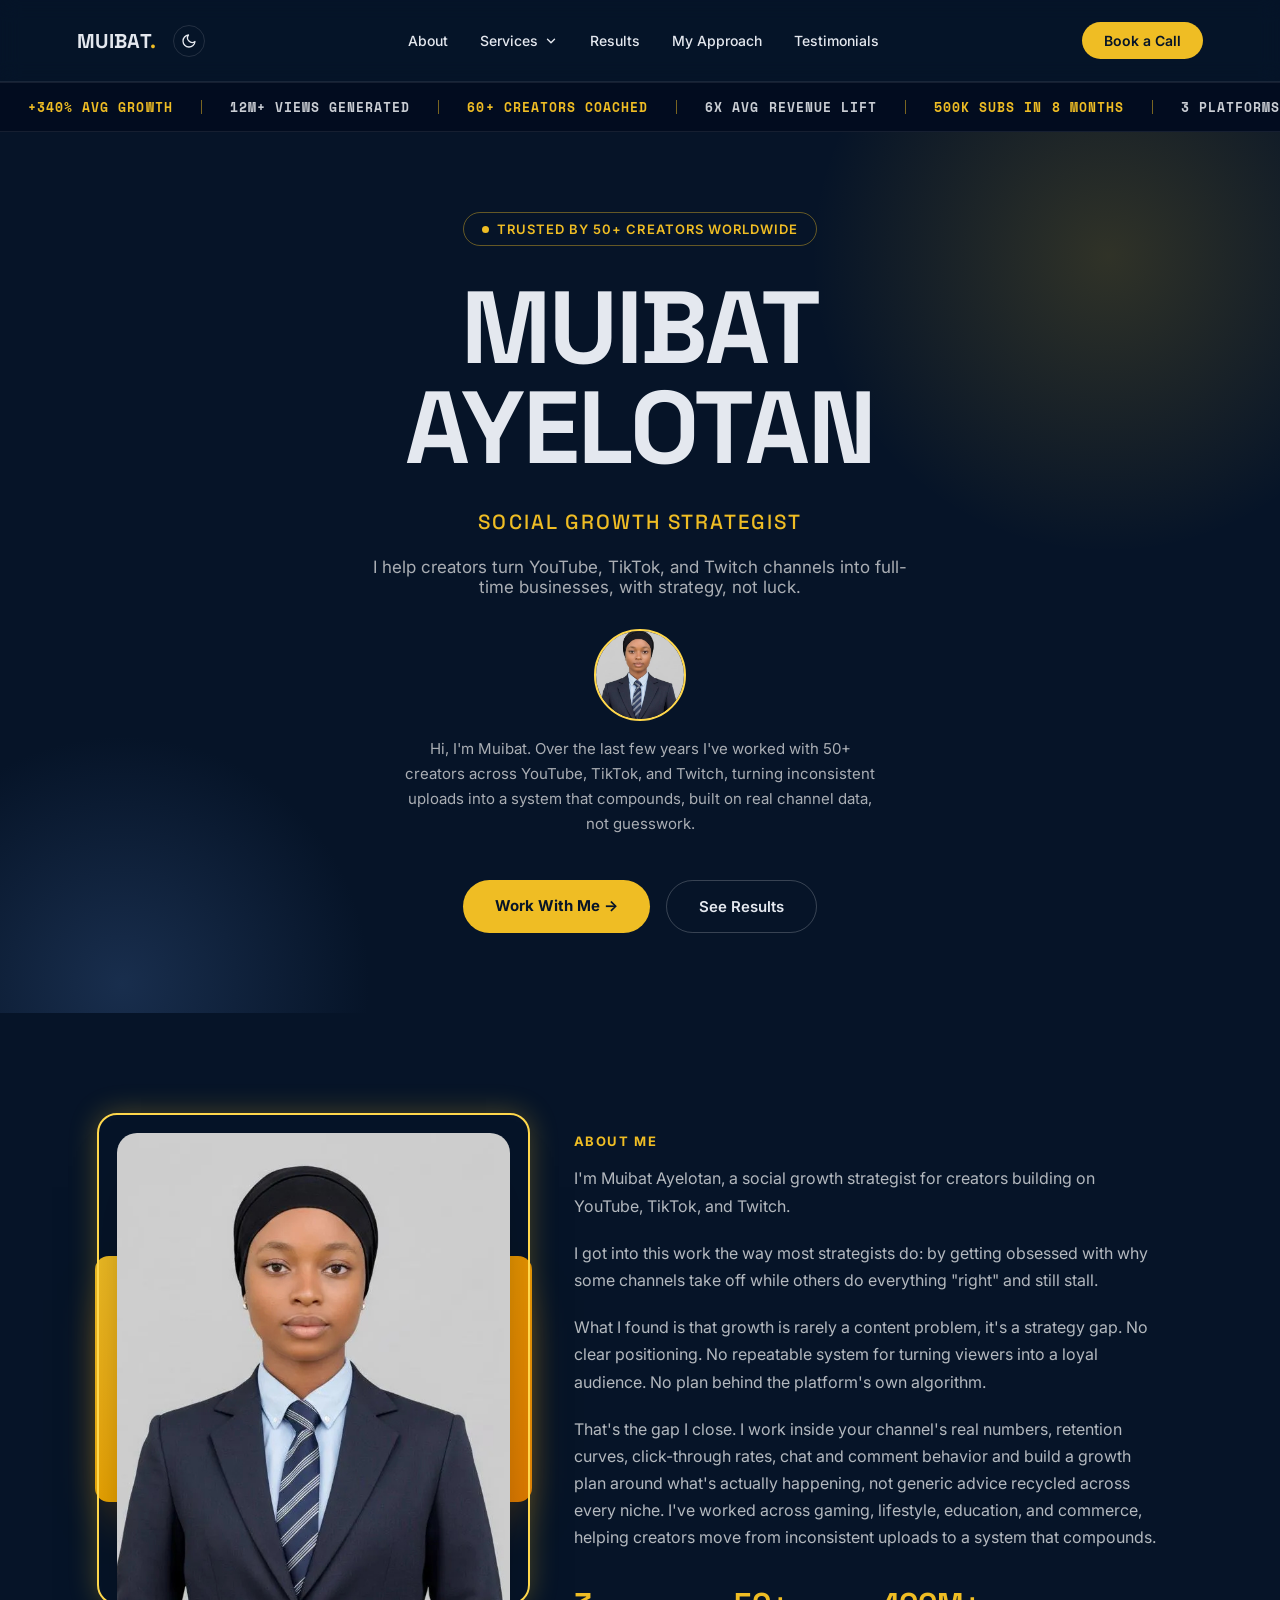
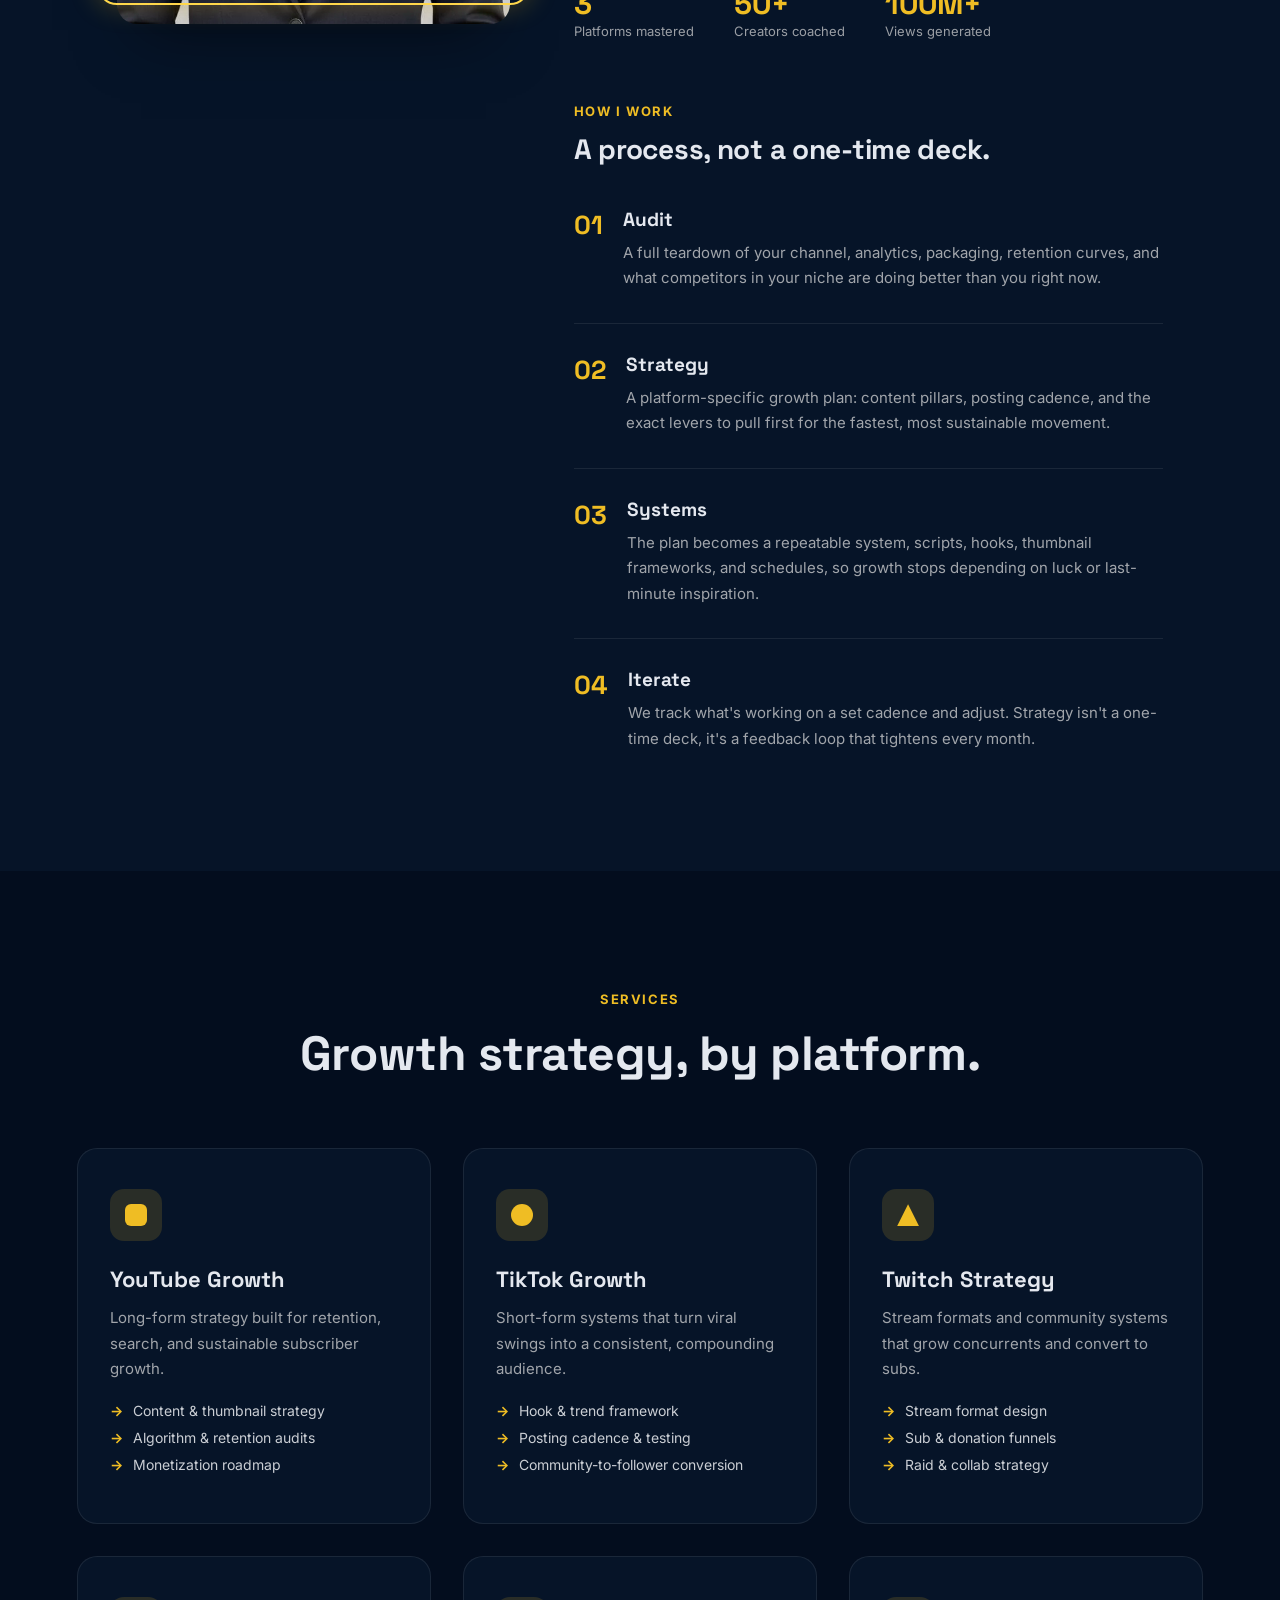
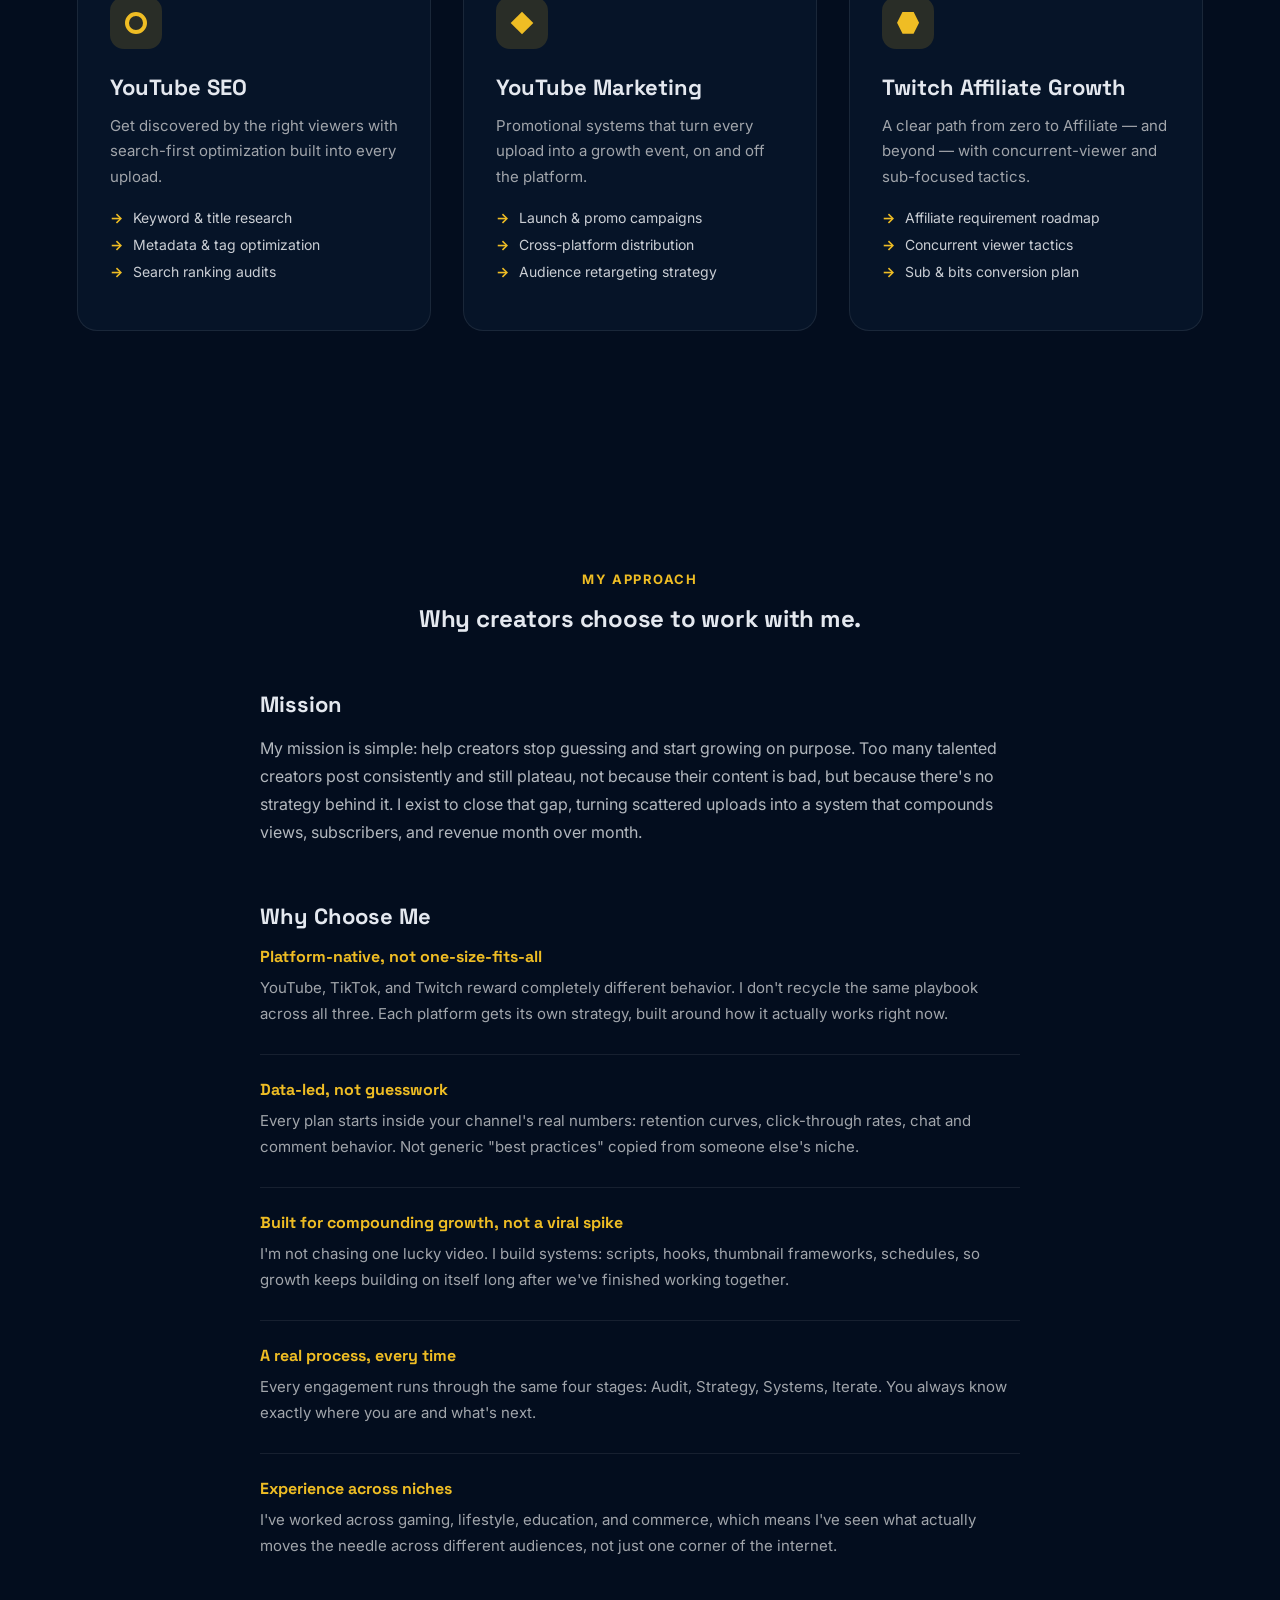
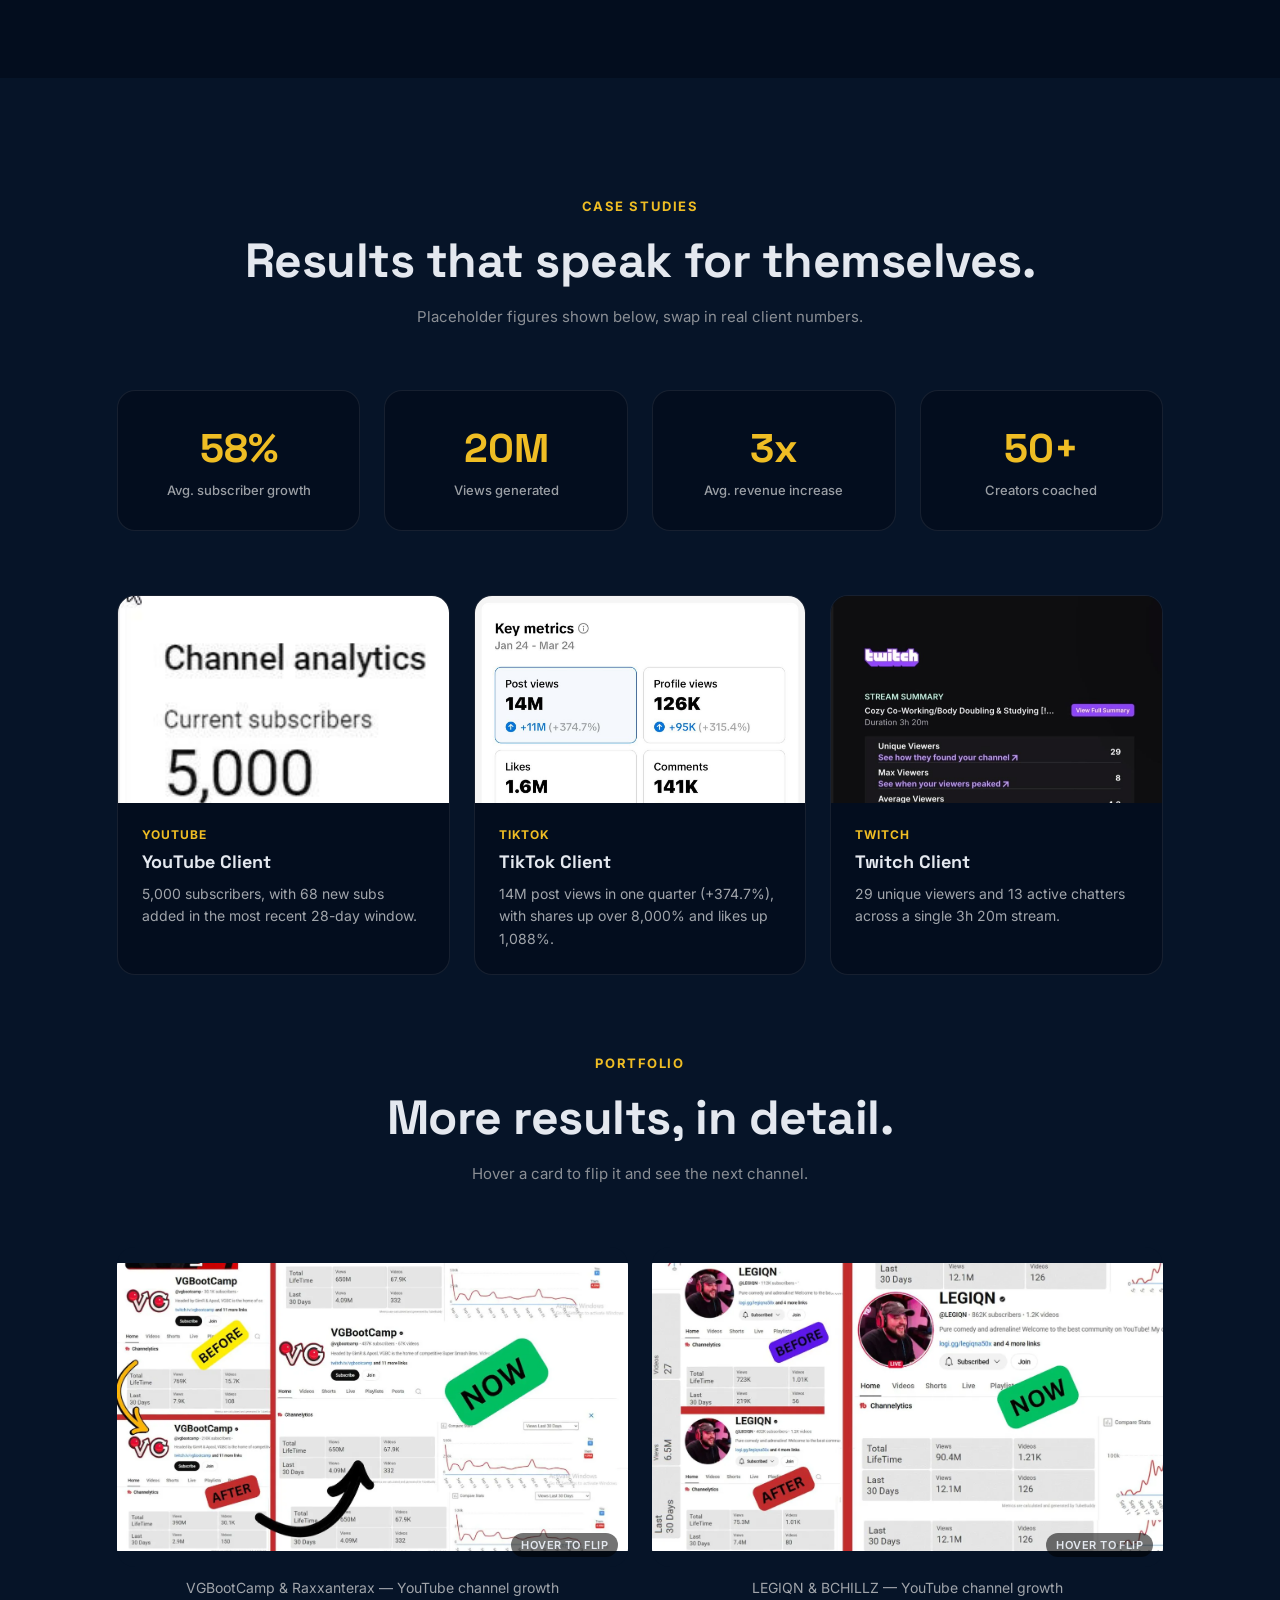
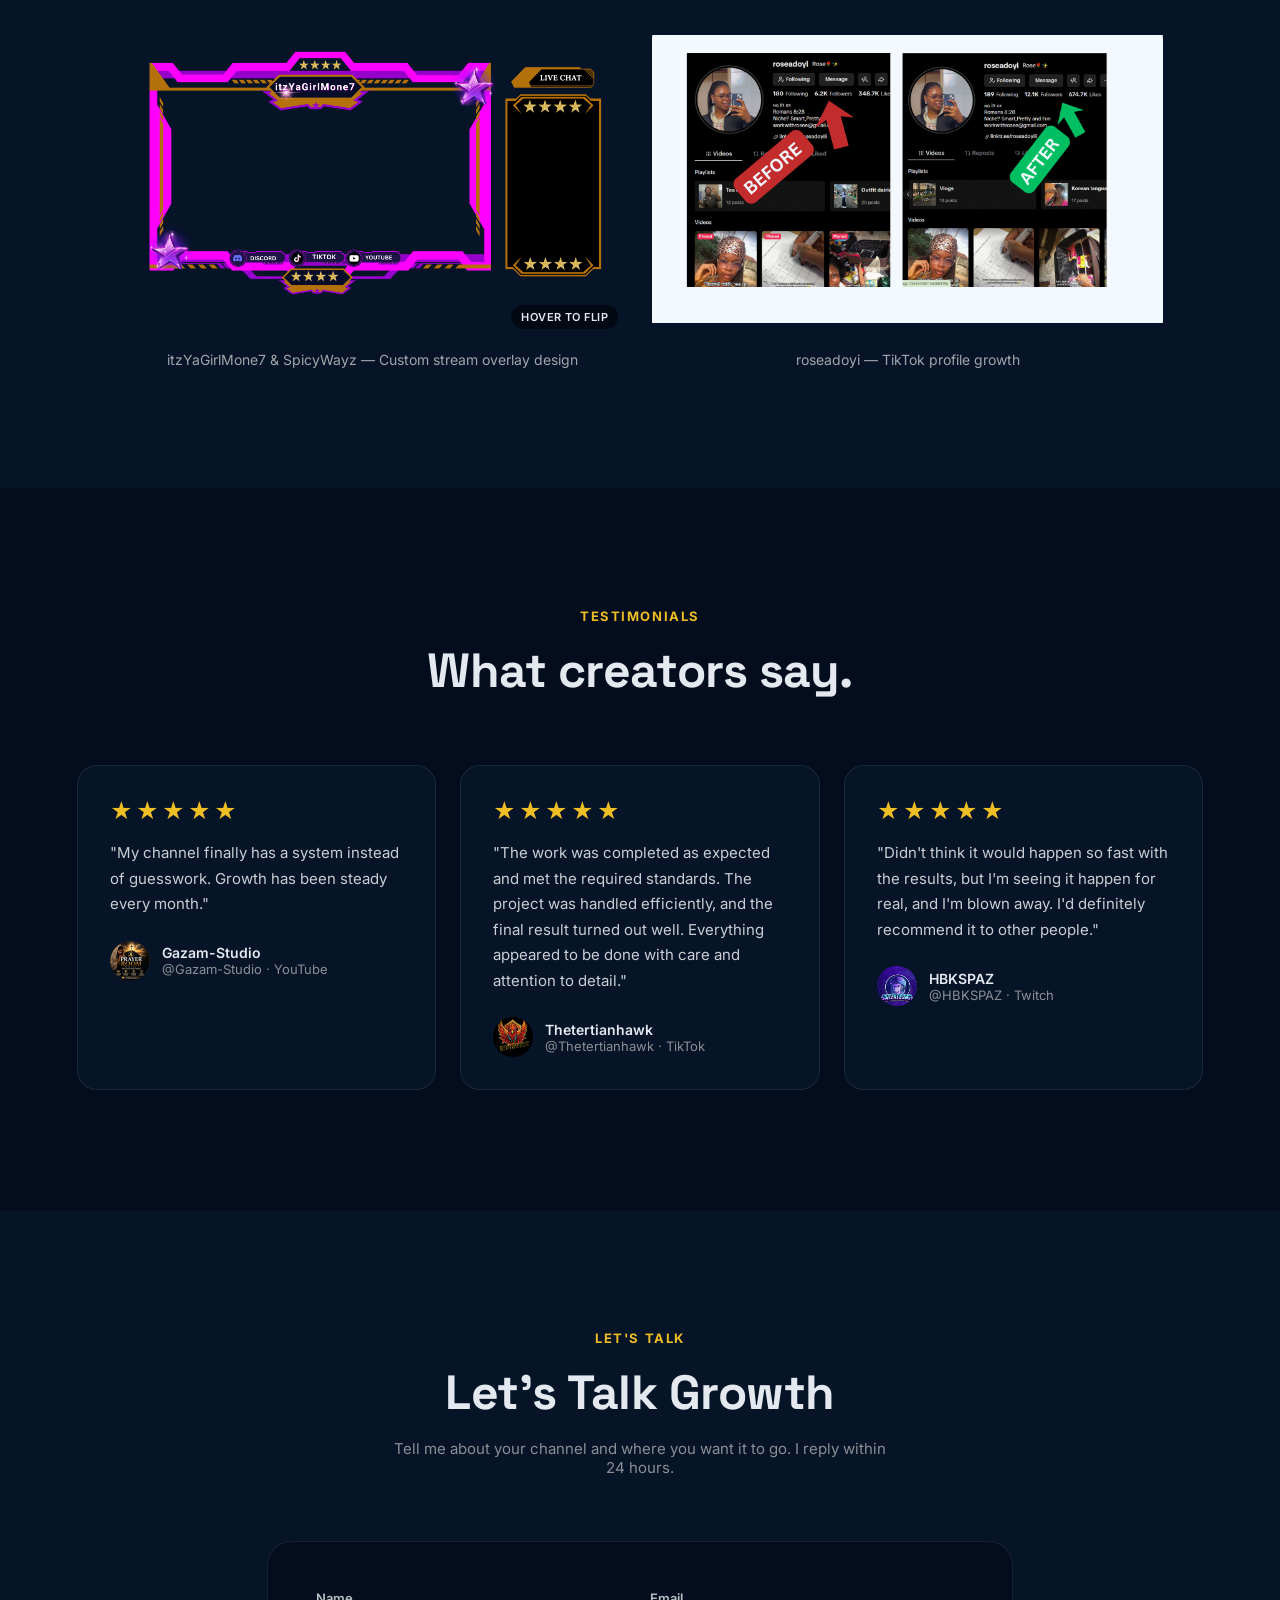
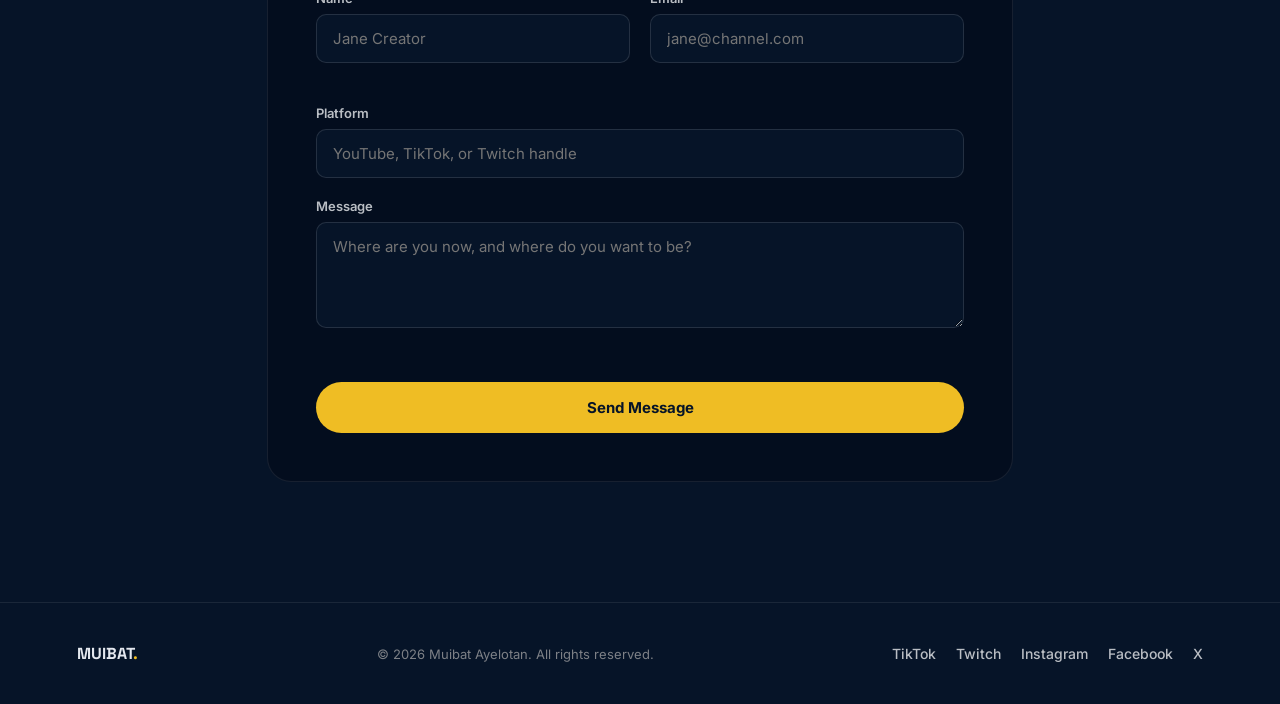
==== commit 51983121: "Add files via upload" ====
--- a/index.html
+++ b/index.html
@@ -5,7 +5,8 @@
 <meta name="viewport" content="width=device-width, initial-scale=1">
 <title>Muibat Ayelotan — Social Growth Strategist</title>
 <meta name="description" content="Muibat Ayelotan helps creators grow their YouTube, TikTok, and Twitch channels with data-backed strategy.">
-<link rel="icon" type="image/svg+xml" href="data:image/svg+xml,%3Csvg xmlns='http://www.w3.org/2000/svg' viewBox='0 0 64 64'%3E%3Ccircle cx='32' cy='32' r='32' fill='%23182848'/%3E%3Ctext x='32' y='44' font-family='Georgia, %27Times New Roman%27, serif' font-weight='700' font-size='34' fill='%23e0b563' text-anchor='middle'%3EM%3C/text%3E%3C/svg%3E">
+<link rel="icon" type="image/png" href="./assets/images/favicon.png">
+<link rel="shortcut icon" type="image/png" href="./assets/images/favicon.png">
 <link rel="preconnect" href="https://fonts.googleapis.com">
 <link rel="preconnect" href="https://fonts.gstatic.com" crossorigin>
 <link href="https://fonts.googleapis.com/css2?family=Space+Grotesk:wght@500;700&family=Inter:wght@400;500;600&family=Space+Mono:wght@700&display=swap" rel="stylesheet">
@@ -14,8 +15,7 @@
 (function () {
   var stored = null;
   try { stored = localStorage.getItem('theme'); } catch (e) {}
-  var theme = stored || (window.matchMedia && window.matchMedia('(prefers-color-scheme: light)').matches ? 'light' : 'dark');
-  if (theme === 'light') document.documentElement.setAttribute('data-theme', 'light');
+  if (stored === 'light') document.documentElement.setAttribute('data-theme', 'light');
 })();
 </script>
 </head>
@@ -542,6 +542,9 @@
   </div>
 
   <form class="contact-form" id="contactForm" novalidate>
+    <input type="hidden" name="access_key" value="1d26f0f1-5601-4b73-9884-17226d42501b">
+    <input type="hidden" name="subject" value="New inquiry from your portfolio site">
+    <input type="checkbox" name="botcheck" style="display:none" tabindex="-1" autocomplete="off">
     <div class="contact-form__row">
       <div class="field">
         <label for="cf-name">Name</label>
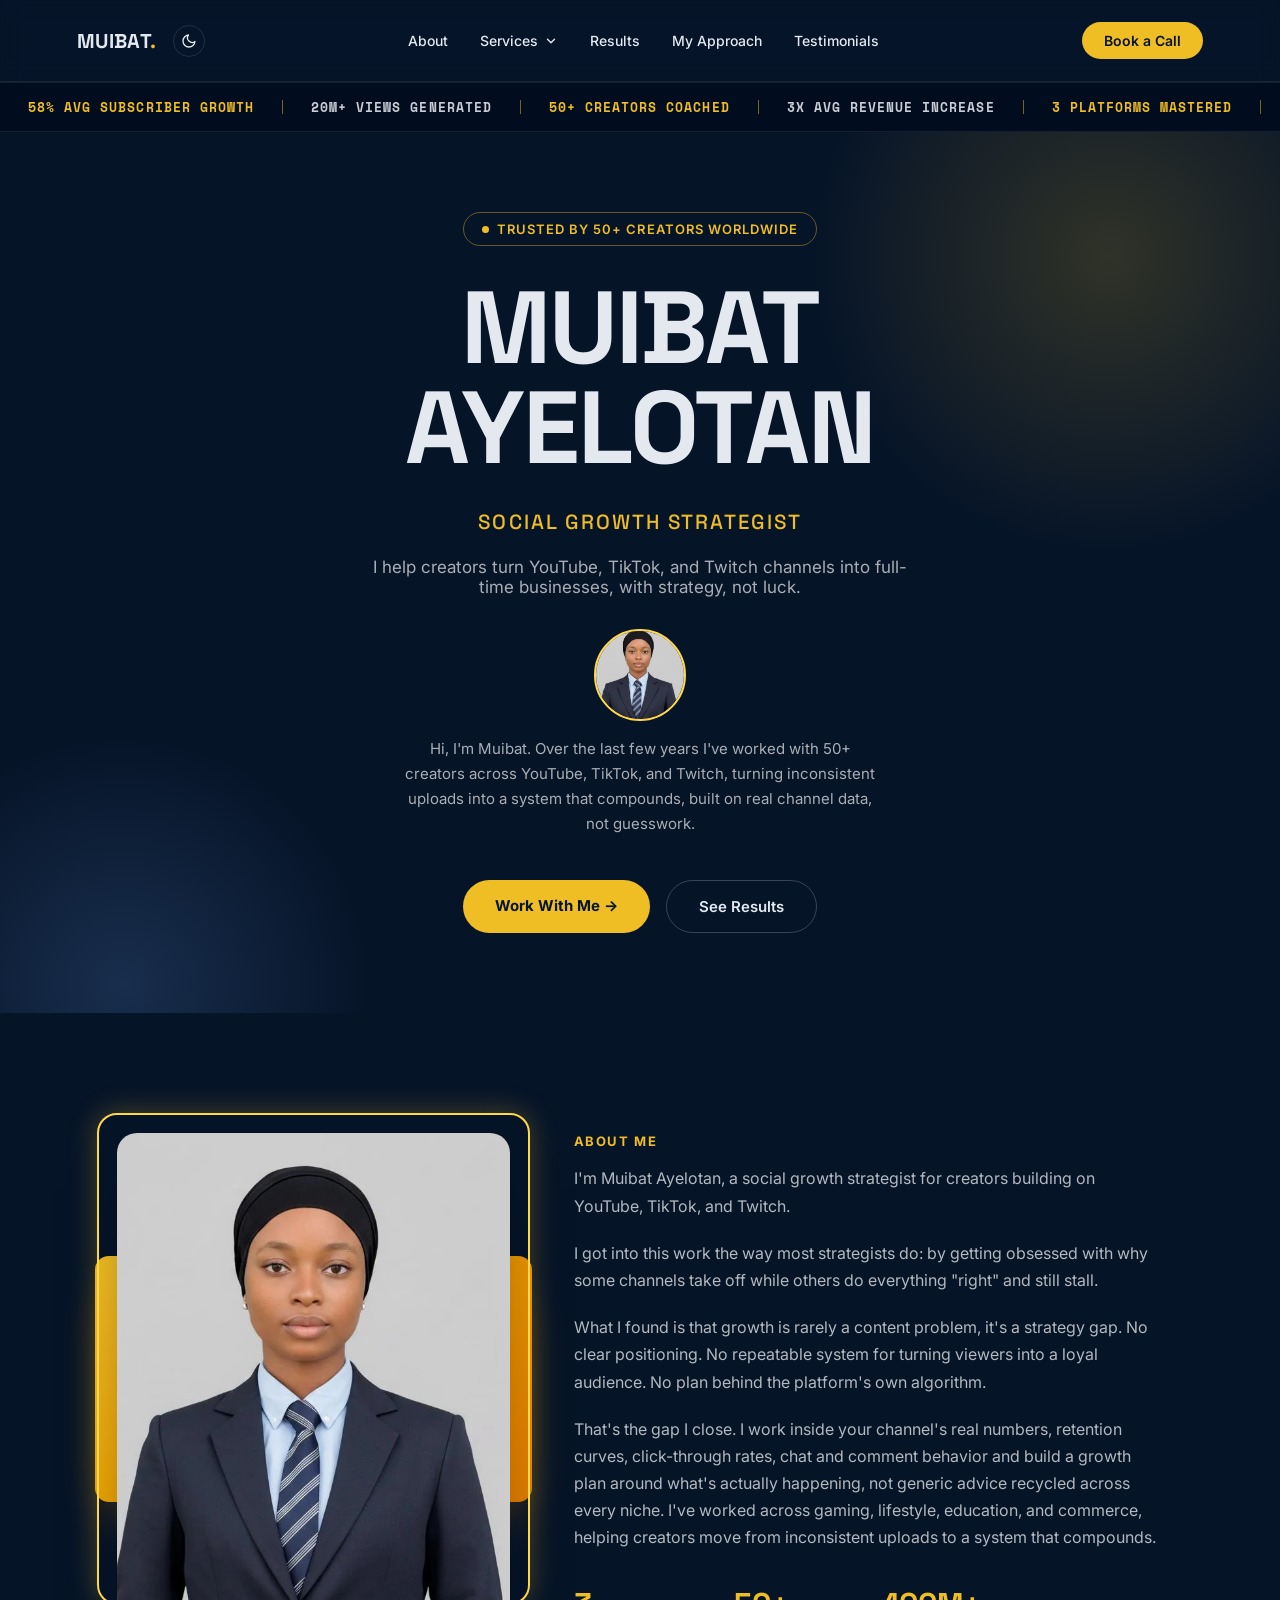
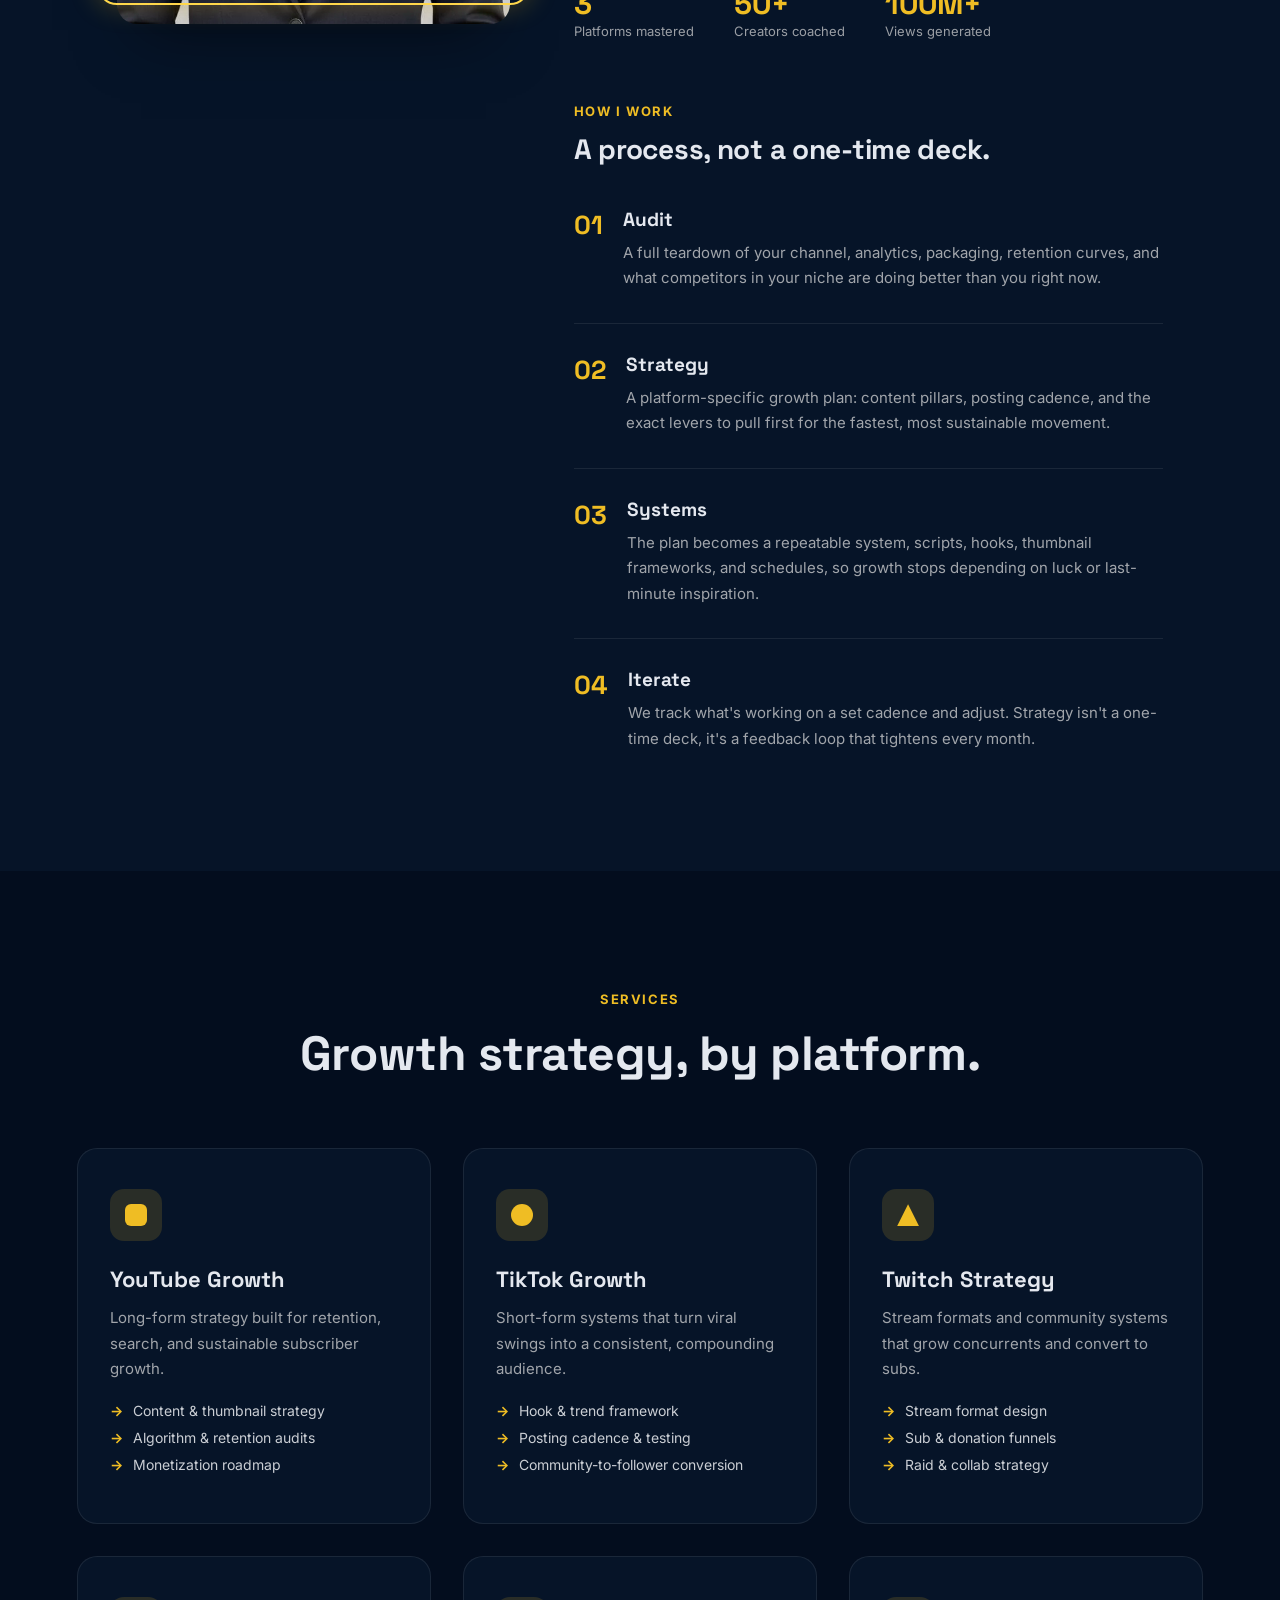
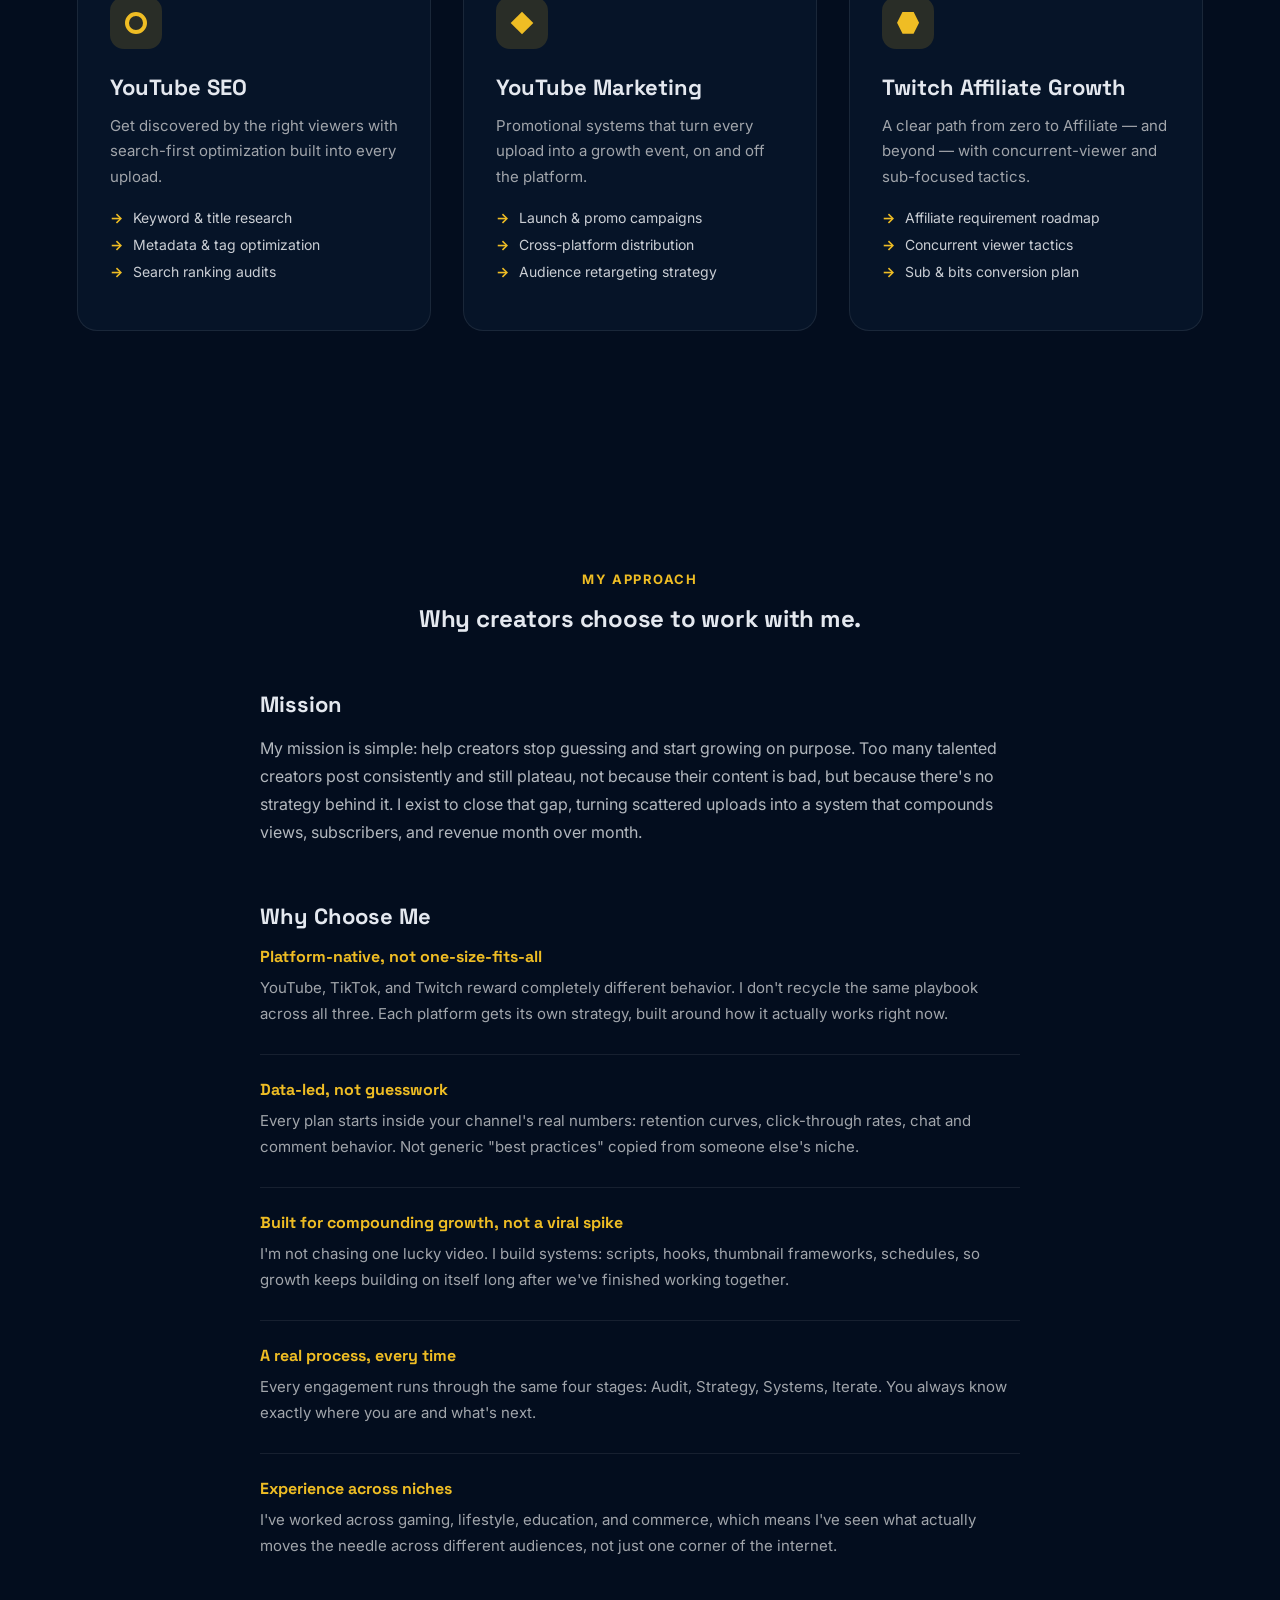
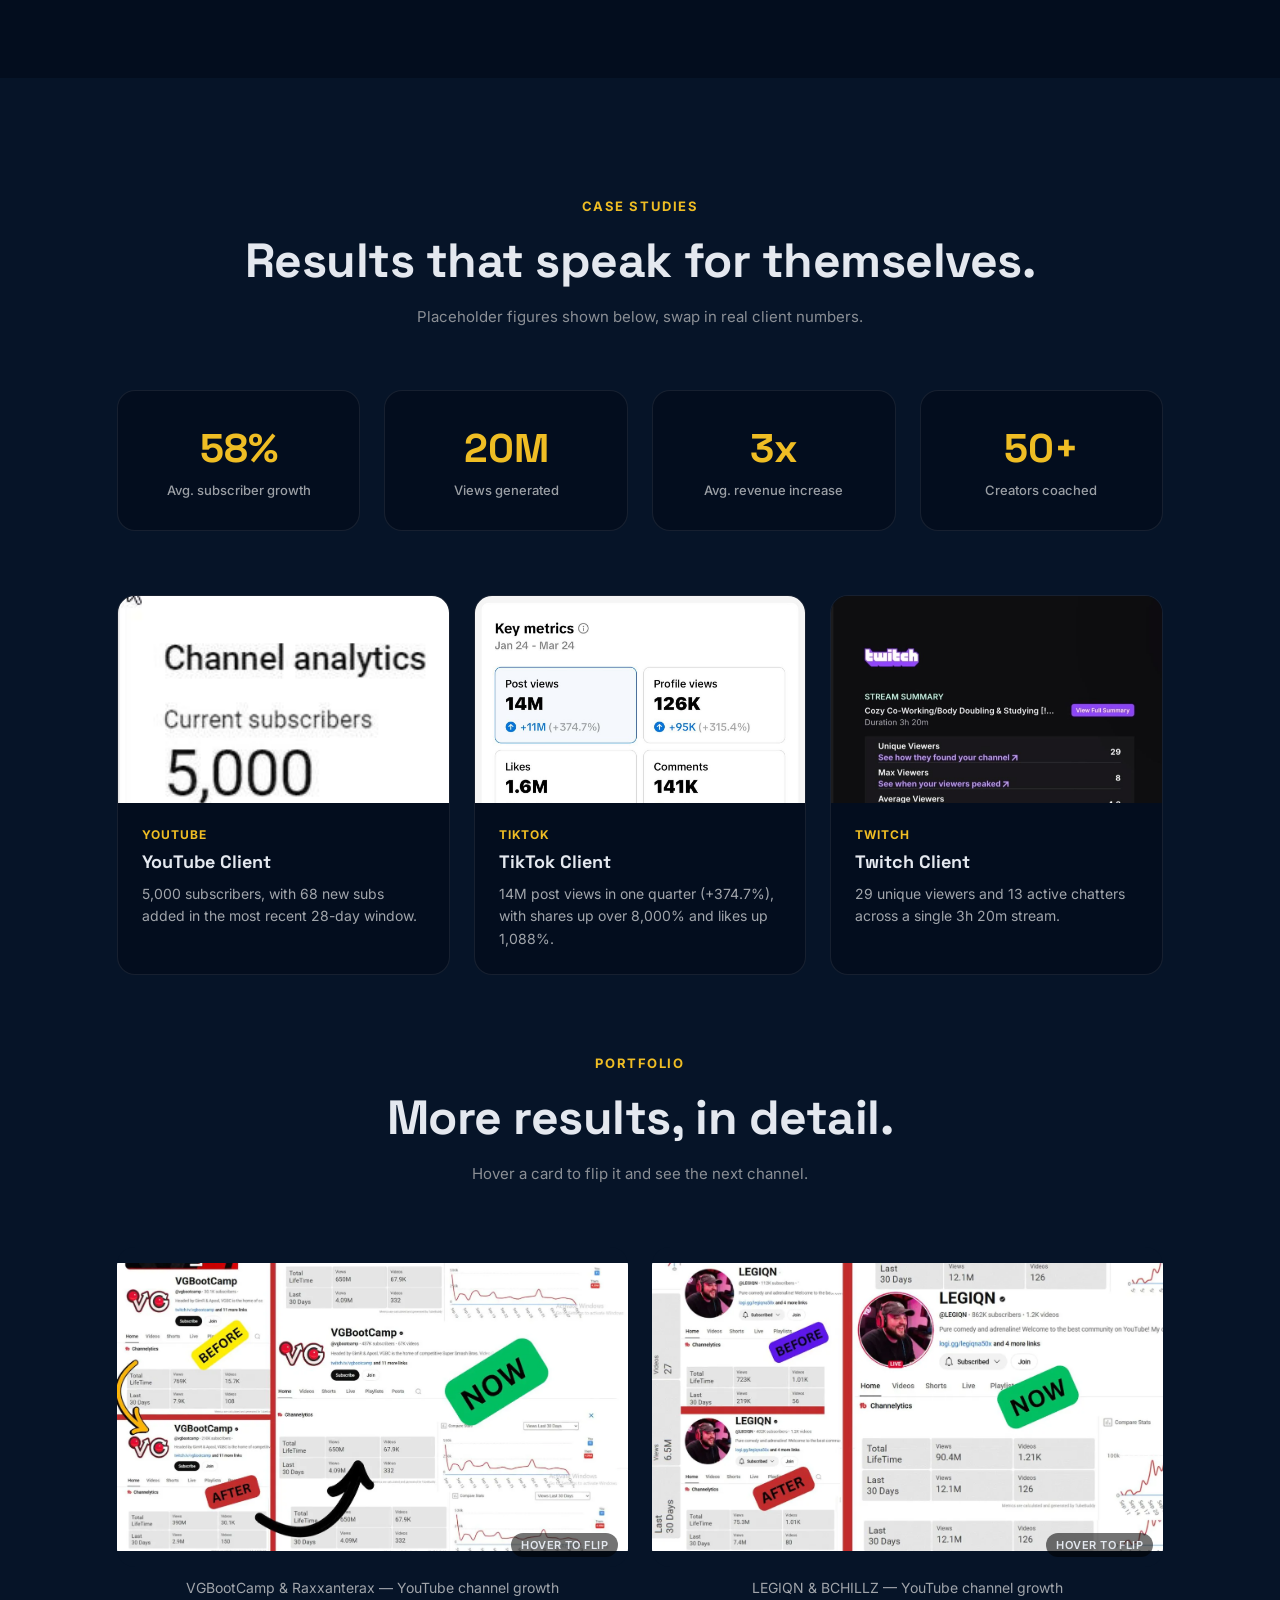
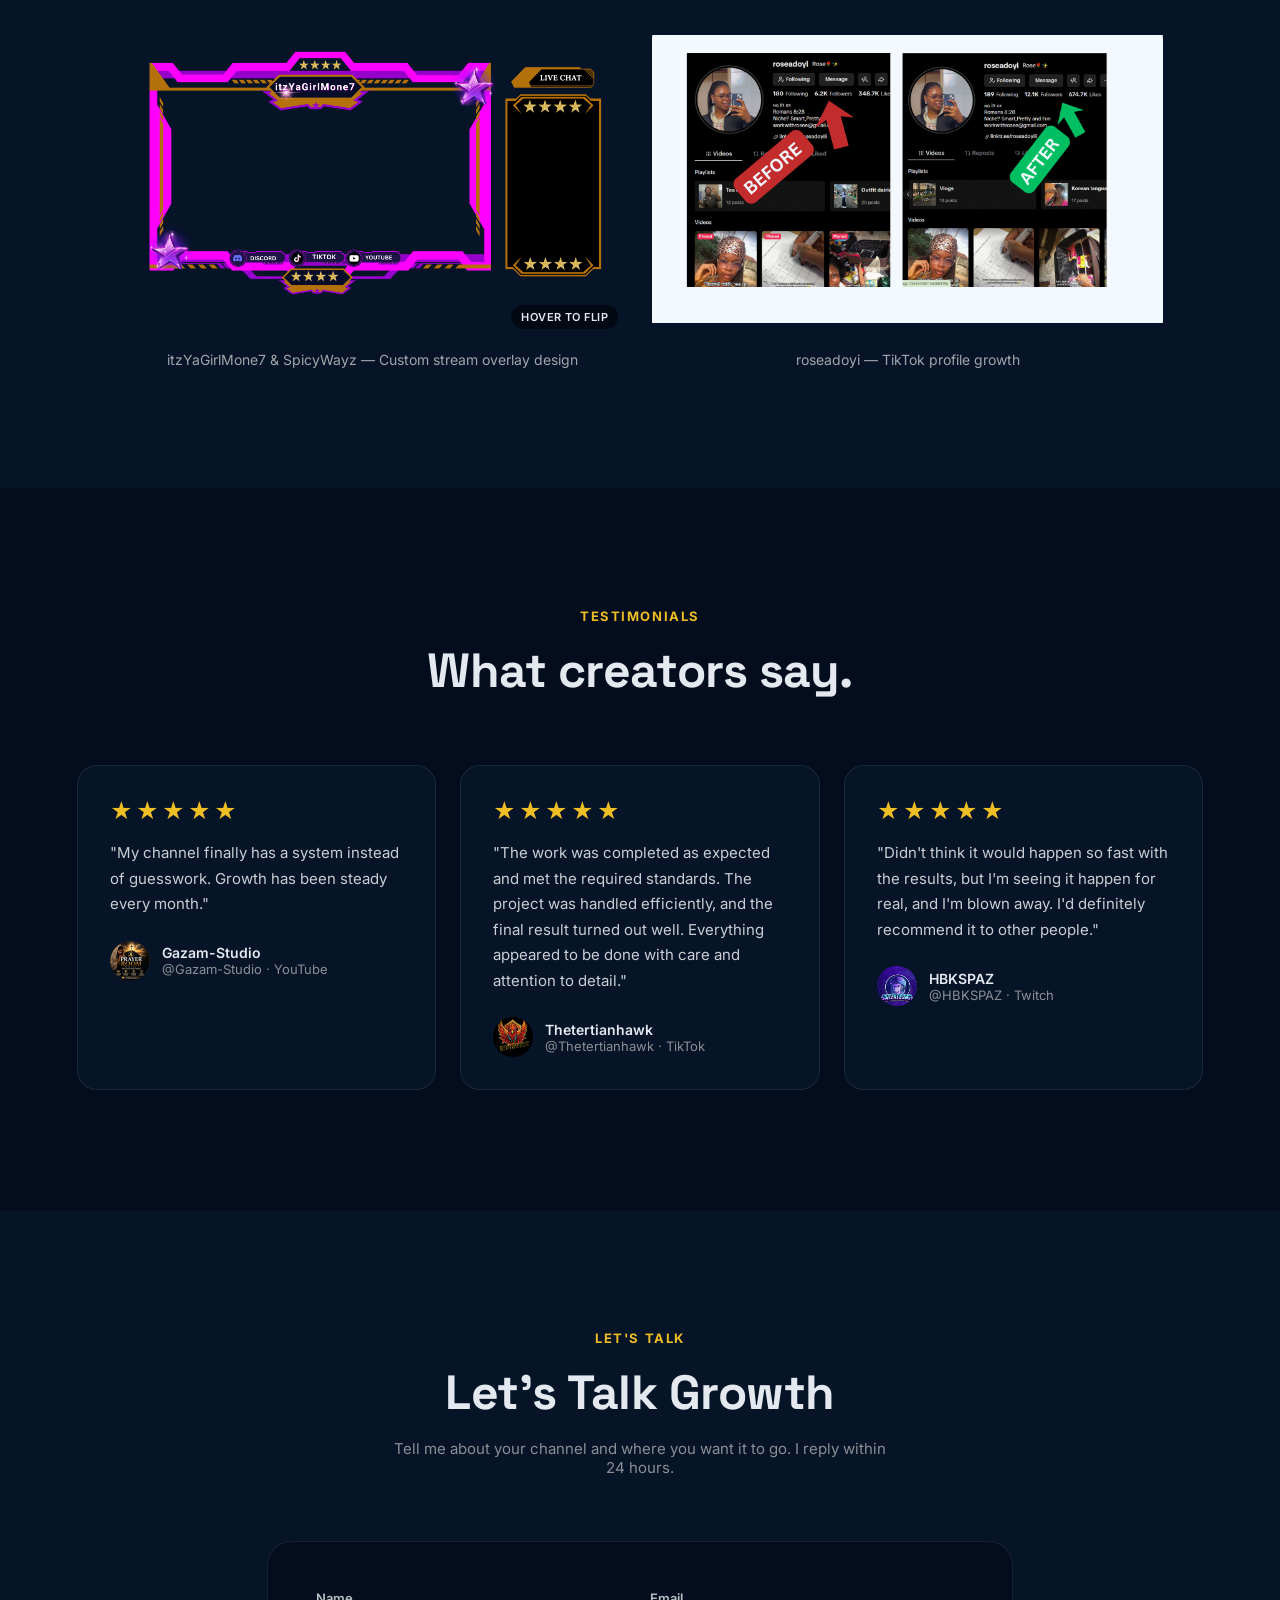
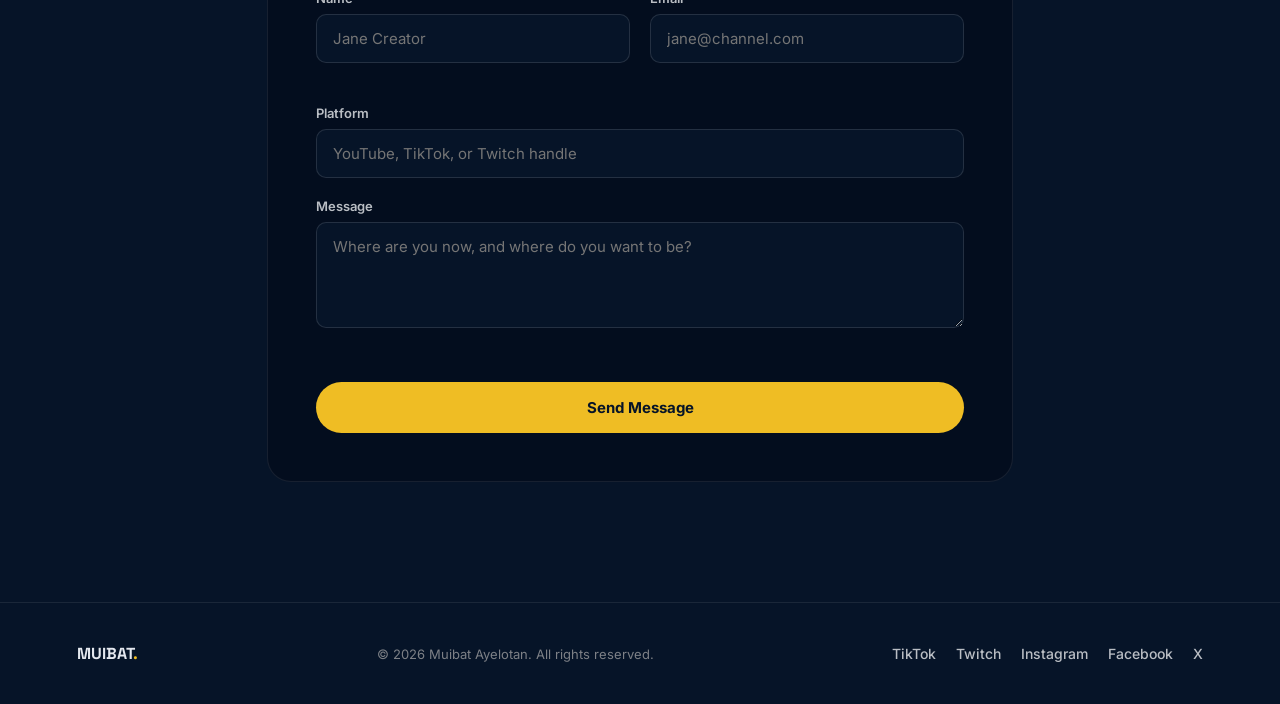
==== commit e727d131: "Add files via upload" ====
--- a/index.html
+++ b/index.html
@@ -63,20 +63,18 @@
   <div class="ticker">
     <div class="ticker__track">
       <div class="ticker__group" aria-hidden="false">
-        <span class="ticker__item"><span class="ticker__text">+340% AVG GROWTH</span><i></i></span>
-        <span class="ticker__item"><span class="ticker__text">12M+ VIEWS GENERATED</span><i></i></span>
-        <span class="ticker__item"><span class="ticker__text">60+ CREATORS COACHED</span><i></i></span>
-        <span class="ticker__item"><span class="ticker__text">6X AVG REVENUE LIFT</span><i></i></span>
-        <span class="ticker__item"><span class="ticker__text">500K SUBS IN 8 MONTHS</span><i></i></span>
+        <span class="ticker__item"><span class="ticker__text">58% AVG SUBSCRIBER GROWTH</span><i></i></span>
+        <span class="ticker__item"><span class="ticker__text">20M+ VIEWS GENERATED</span><i></i></span>
+        <span class="ticker__item"><span class="ticker__text">50+ CREATORS COACHED</span><i></i></span>
+        <span class="ticker__item"><span class="ticker__text">3X AVG REVENUE INCREASE</span><i></i></span>
         <span class="ticker__item"><span class="ticker__text">3 PLATFORMS MASTERED</span><i></i></span>
         <span class="ticker__item"><span class="ticker__text">LET'S TALK GROWTH</span><i></i></span>
       </div>
       <div class="ticker__group" aria-hidden="true">
-        <span class="ticker__item"><span class="ticker__text">+340% AVG GROWTH</span><i></i></span>
-        <span class="ticker__item"><span class="ticker__text">12M+ VIEWS GENERATED</span><i></i></span>
-        <span class="ticker__item"><span class="ticker__text">60+ CREATORS COACHED</span><i></i></span>
-        <span class="ticker__item"><span class="ticker__text">6X AVG REVENUE LIFT</span><i></i></span>
-        <span class="ticker__item"><span class="ticker__text">500K SUBS IN 8 MONTHS</span><i></i></span>
+        <span class="ticker__item"><span class="ticker__text">58% AVG SUBSCRIBER GROWTH</span><i></i></span>
+        <span class="ticker__item"><span class="ticker__text">20M+ VIEWS GENERATED</span><i></i></span>
+        <span class="ticker__item"><span class="ticker__text">50+ CREATORS COACHED</span><i></i></span>
+        <span class="ticker__item"><span class="ticker__text">3X AVG REVENUE INCREASE</span><i></i></span>
         <span class="ticker__item"><span class="ticker__text">3 PLATFORMS MASTERED</span><i></i></span>
         <span class="ticker__item"><span class="ticker__text">LET'S TALK GROWTH</span><i></i></span>
       </div>
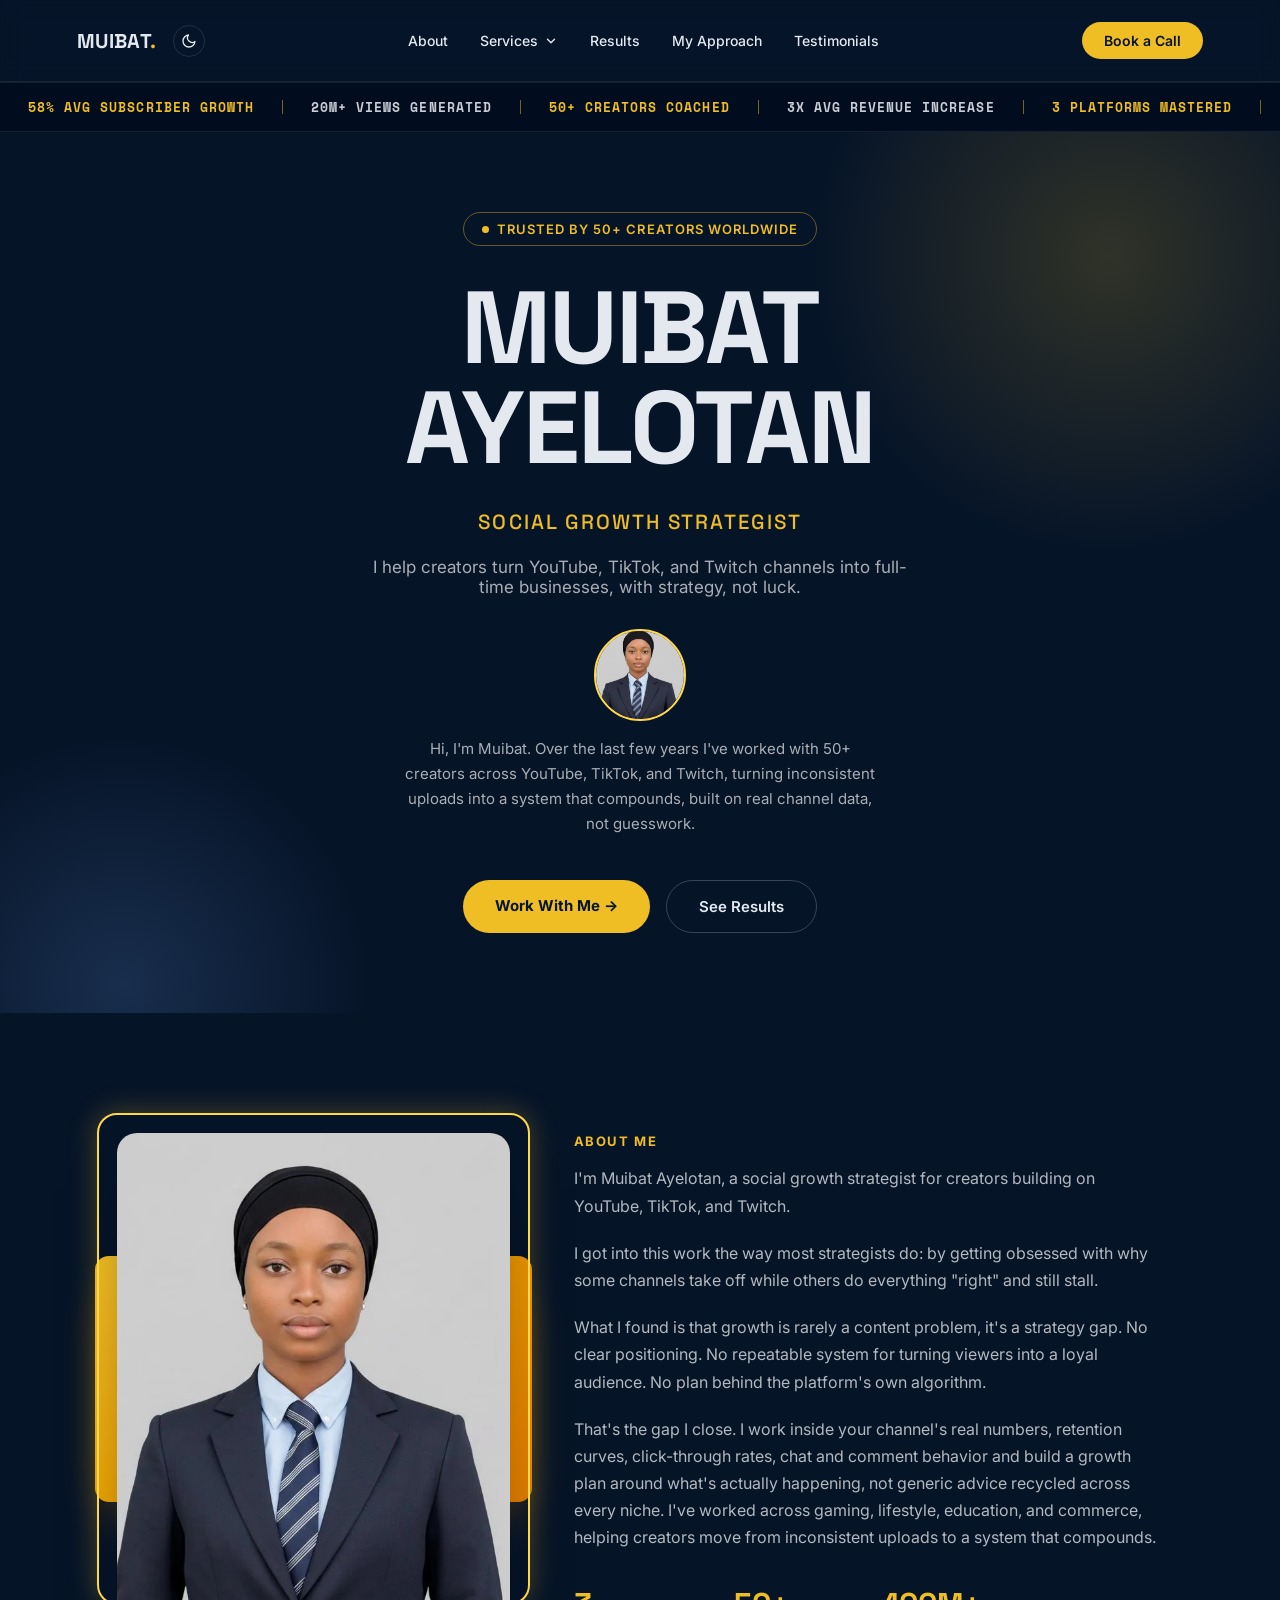
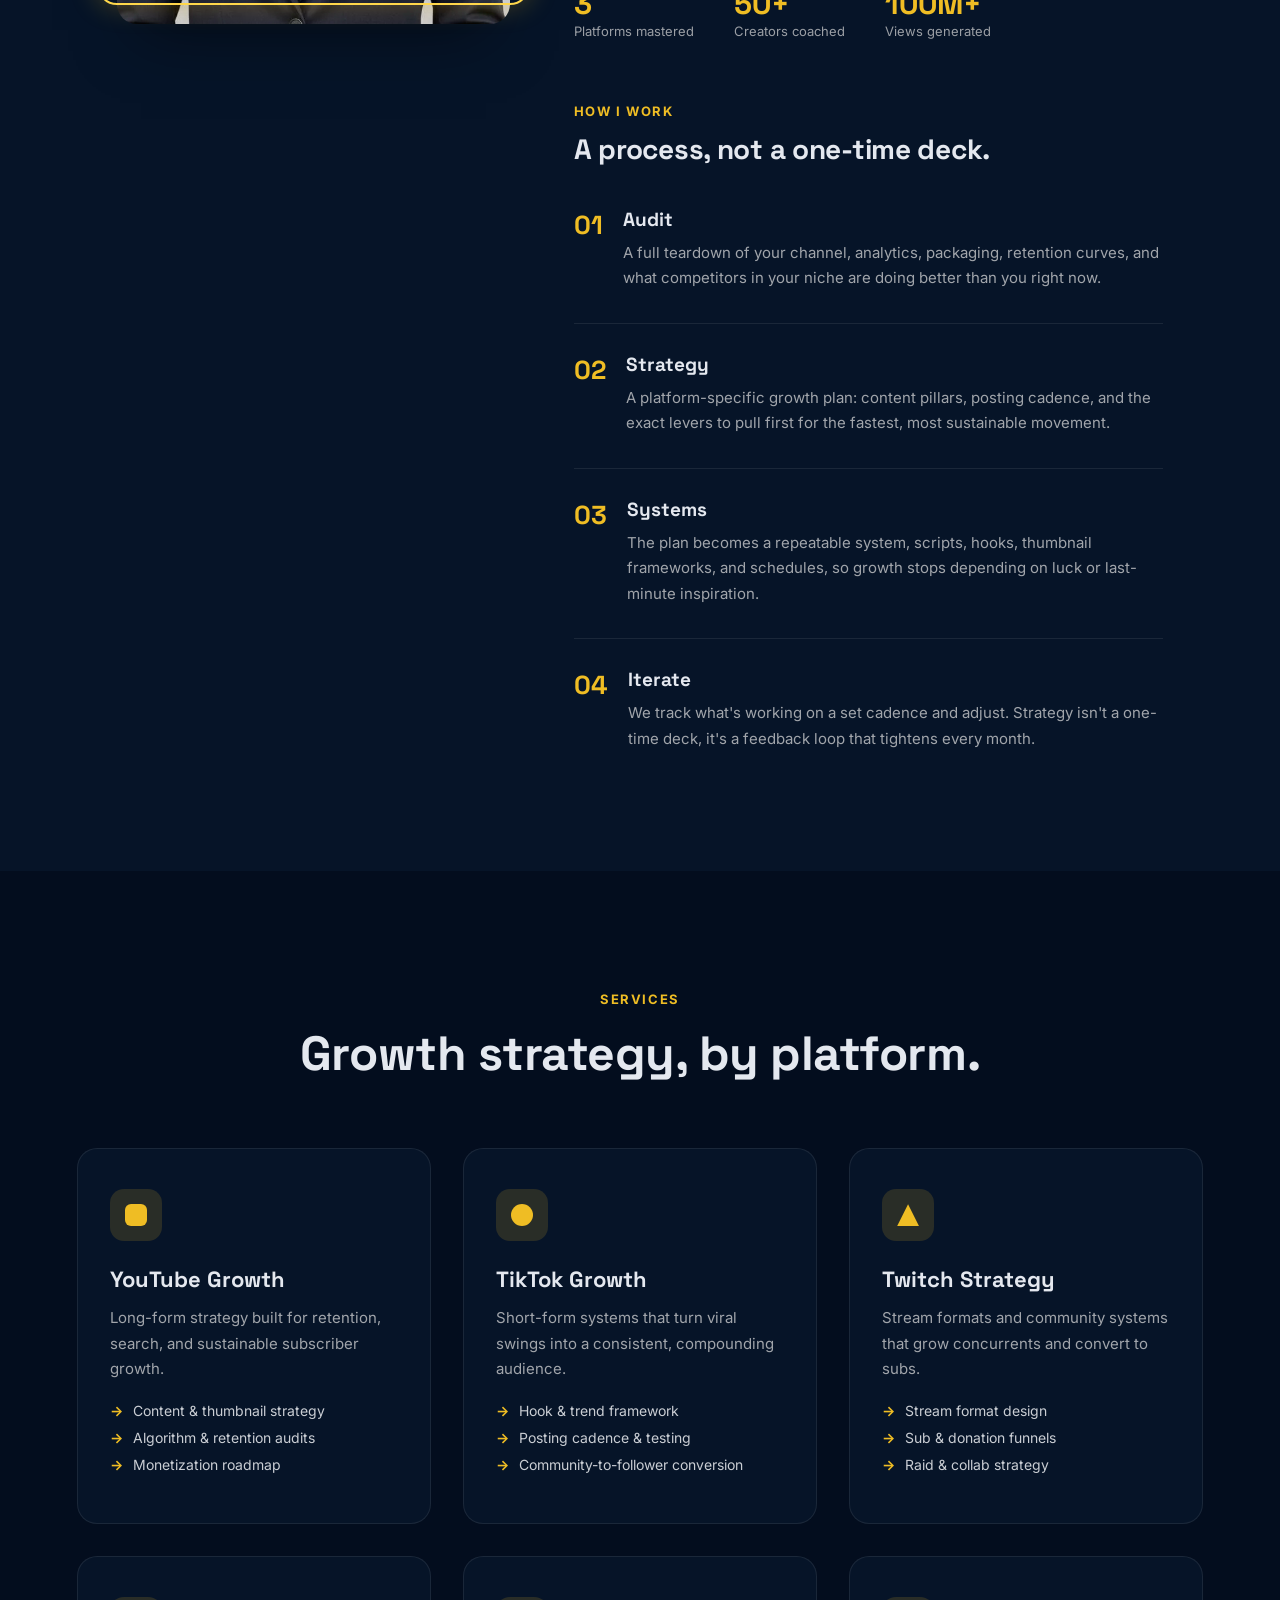
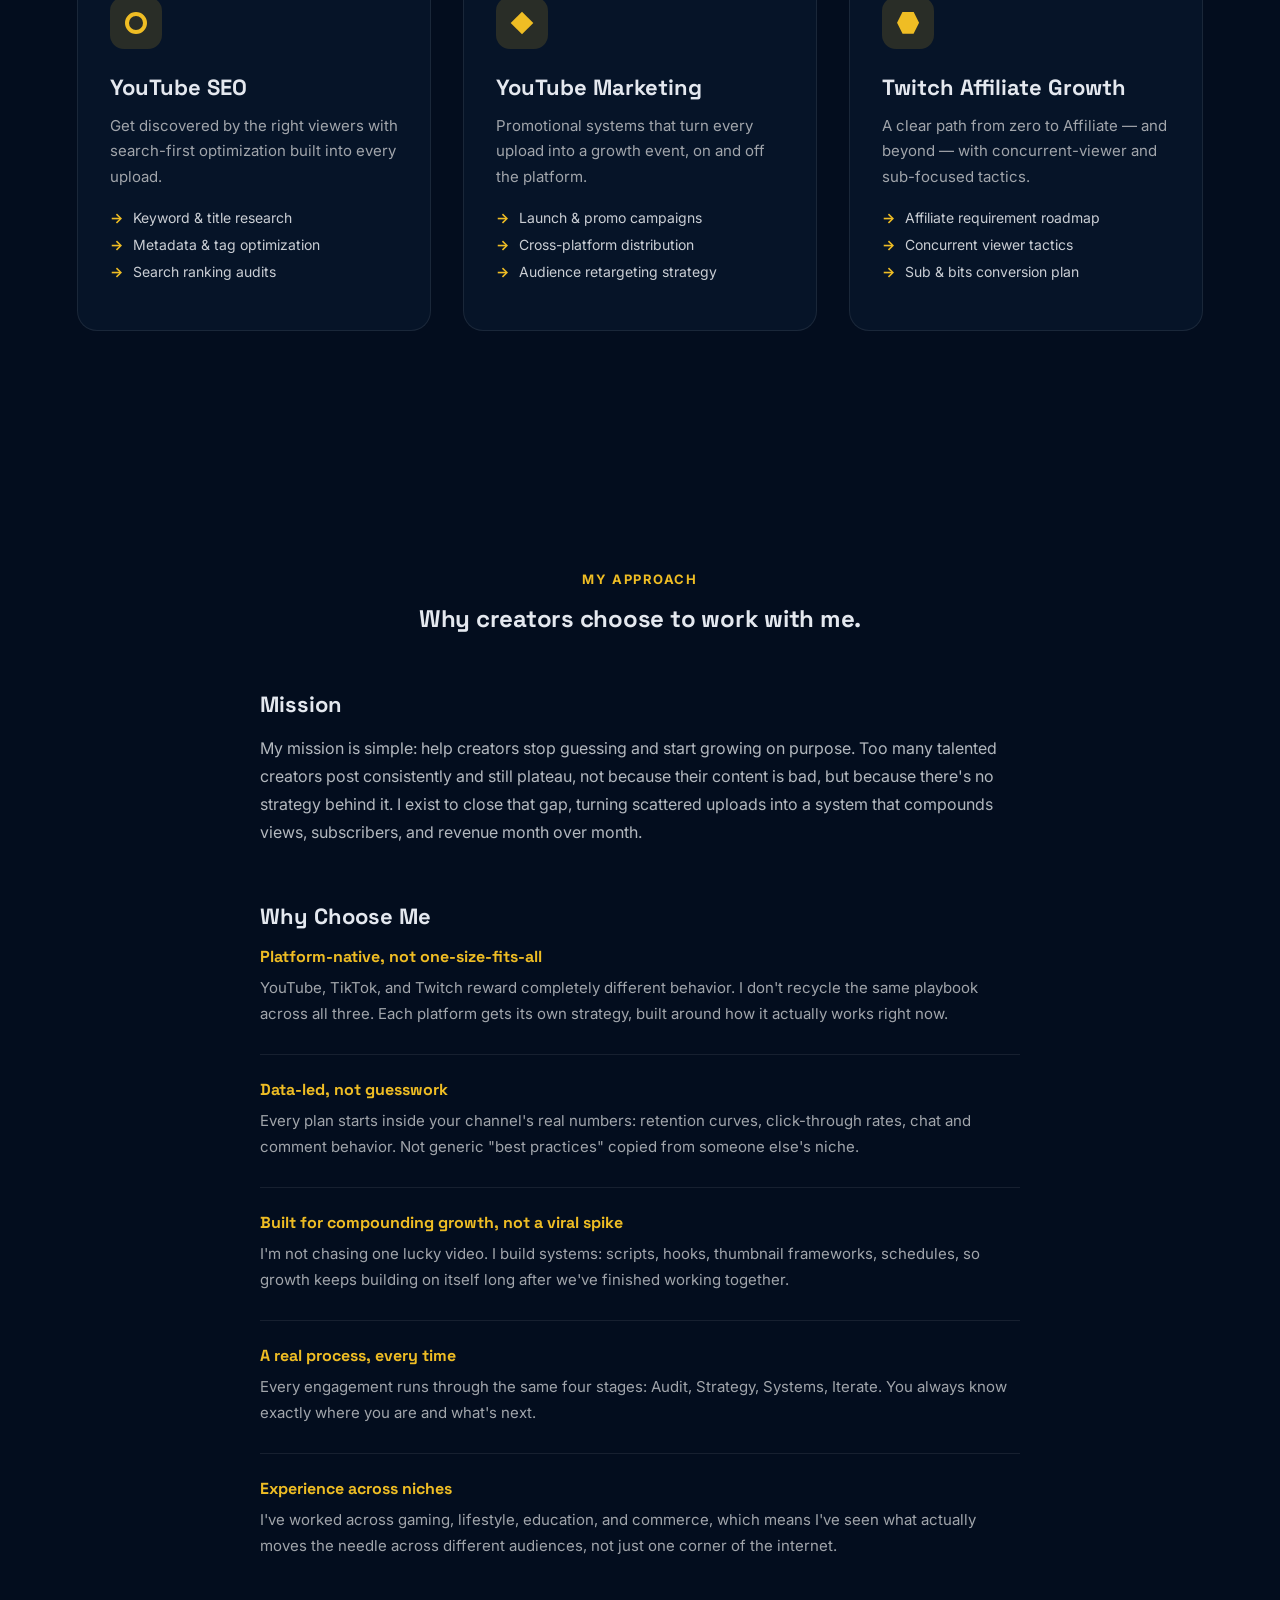
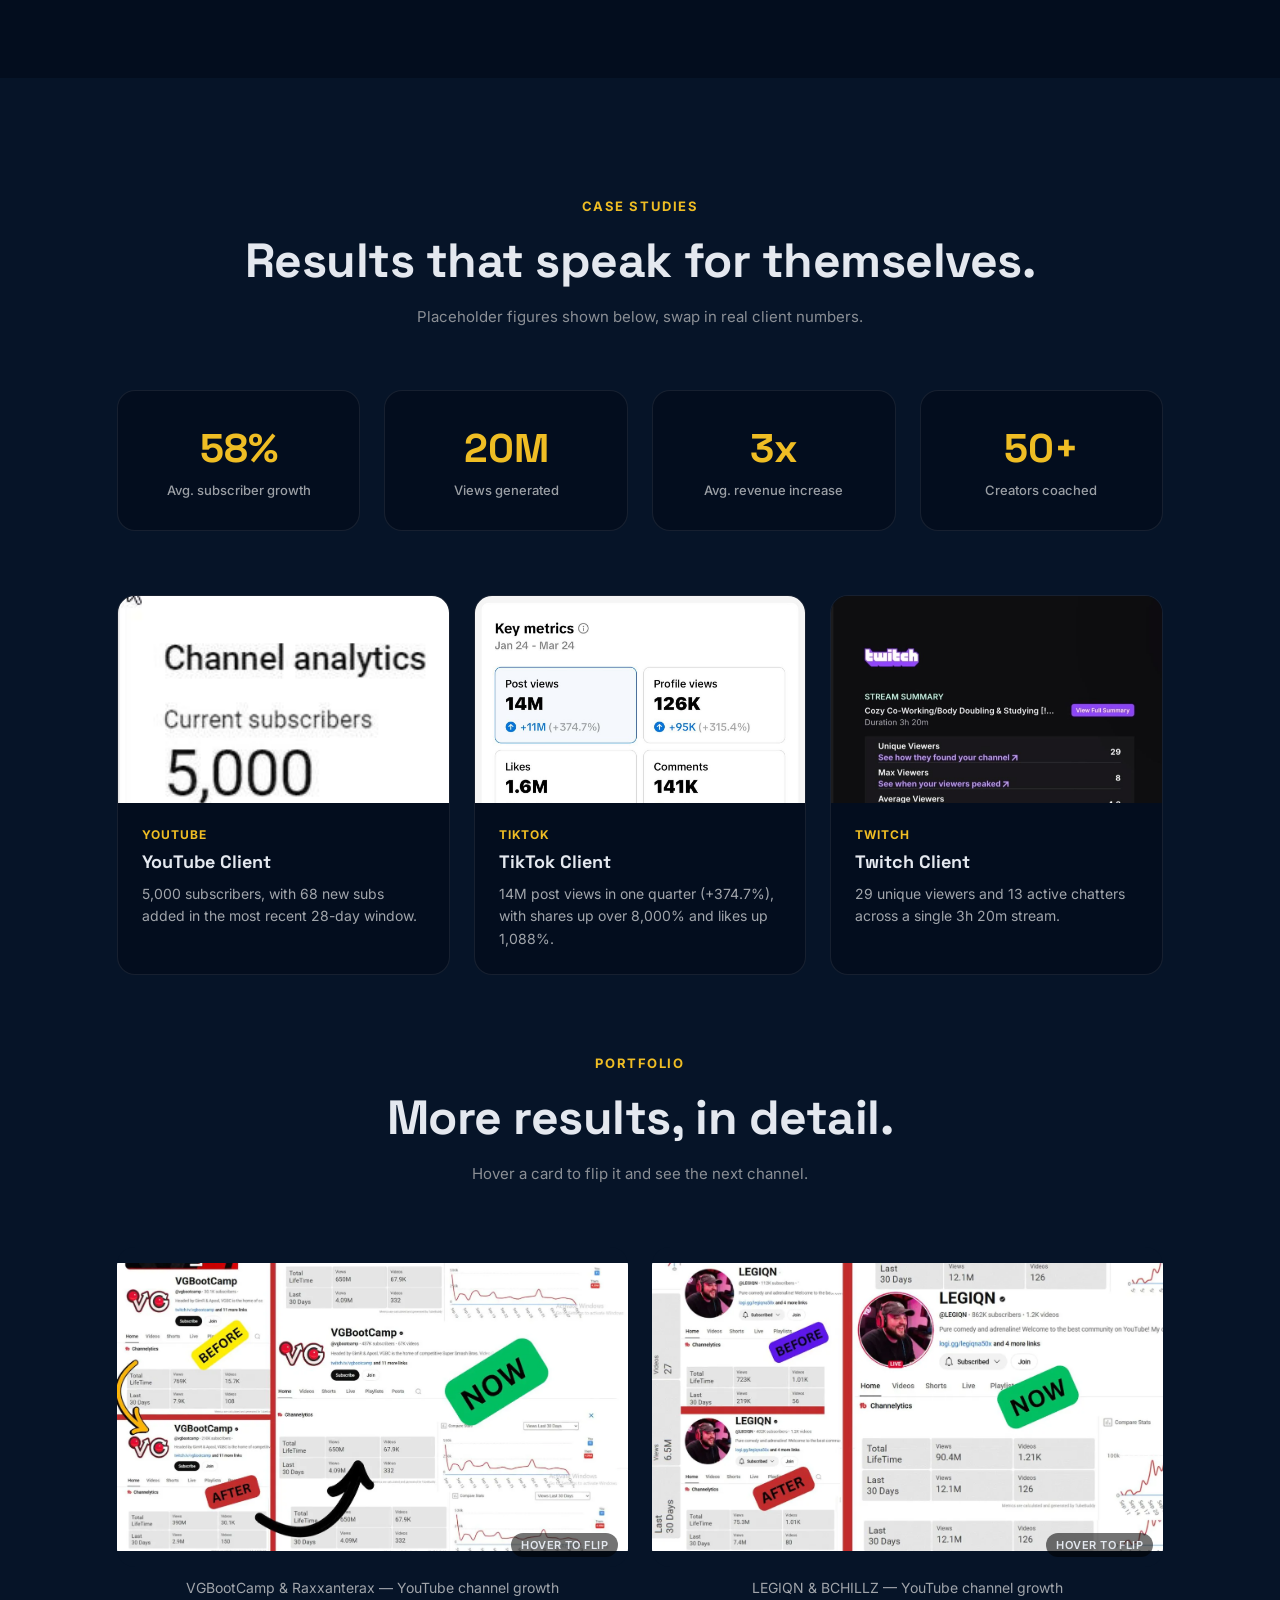
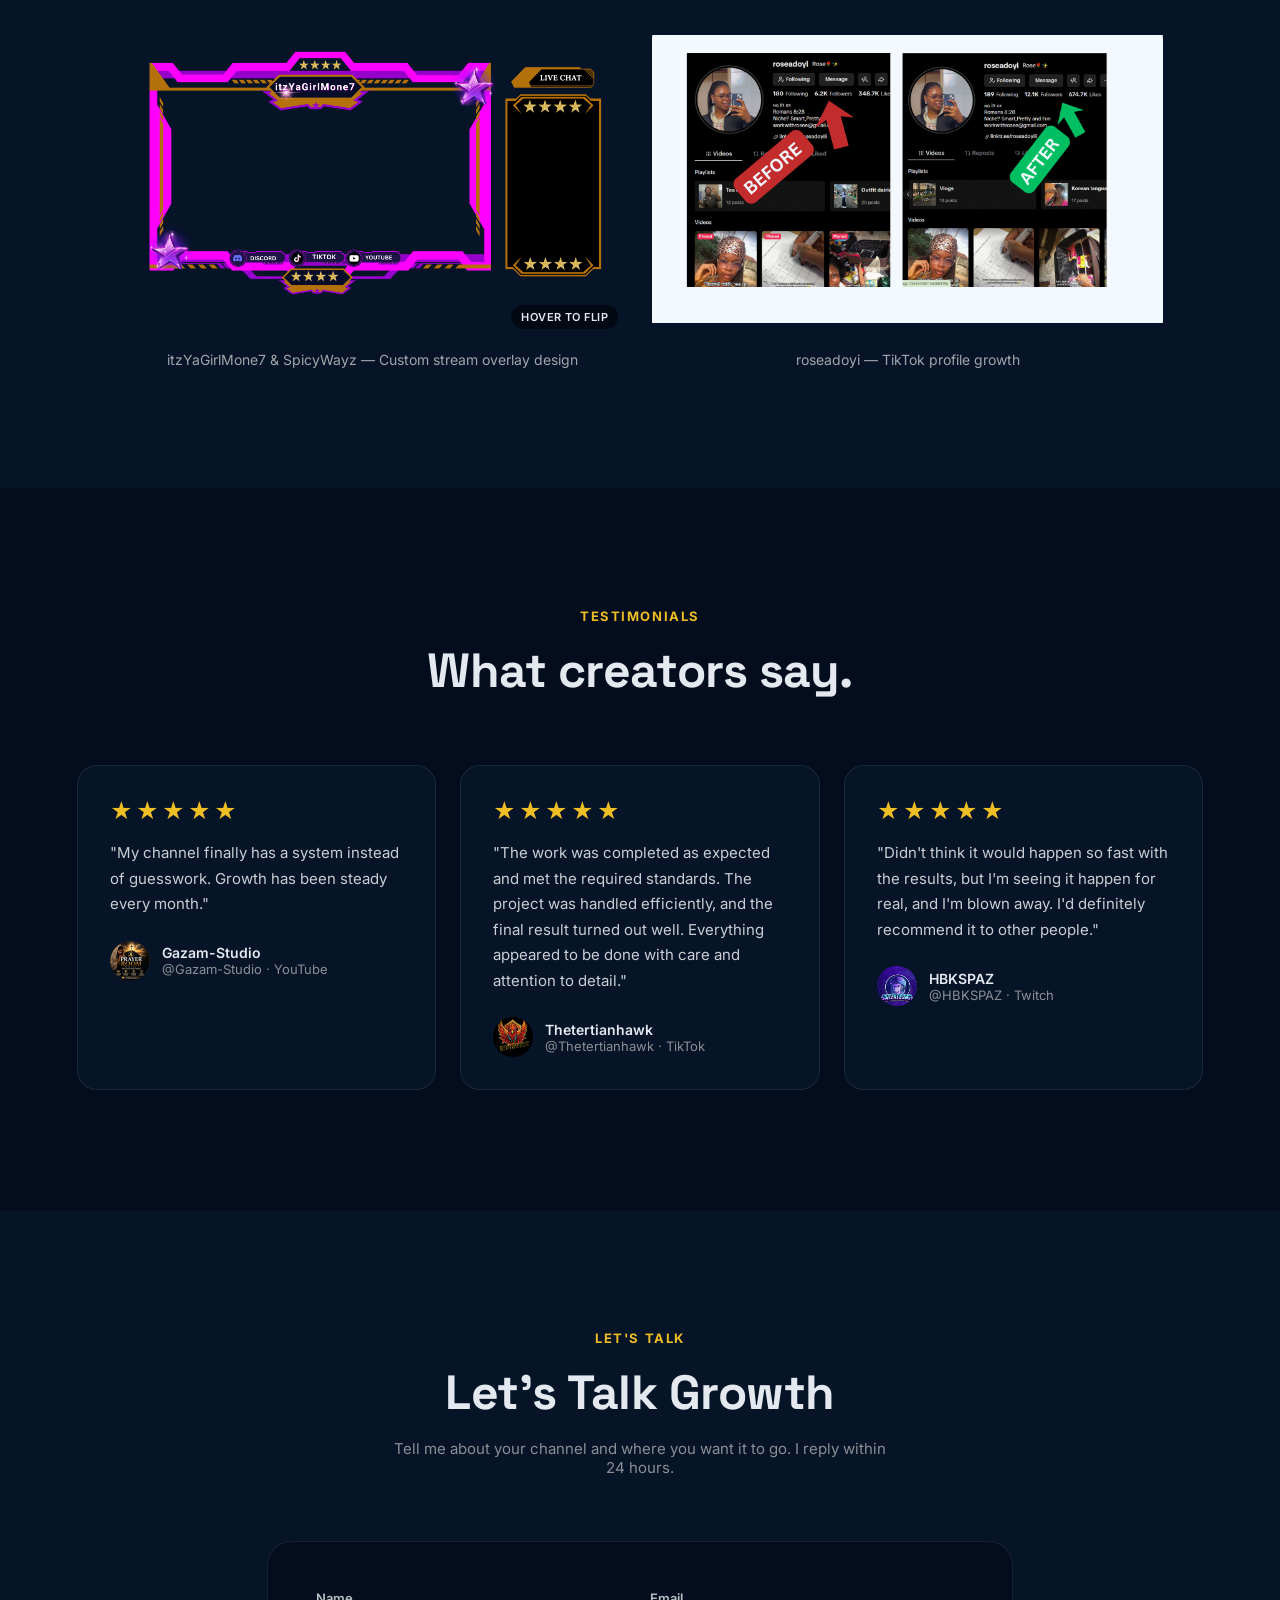
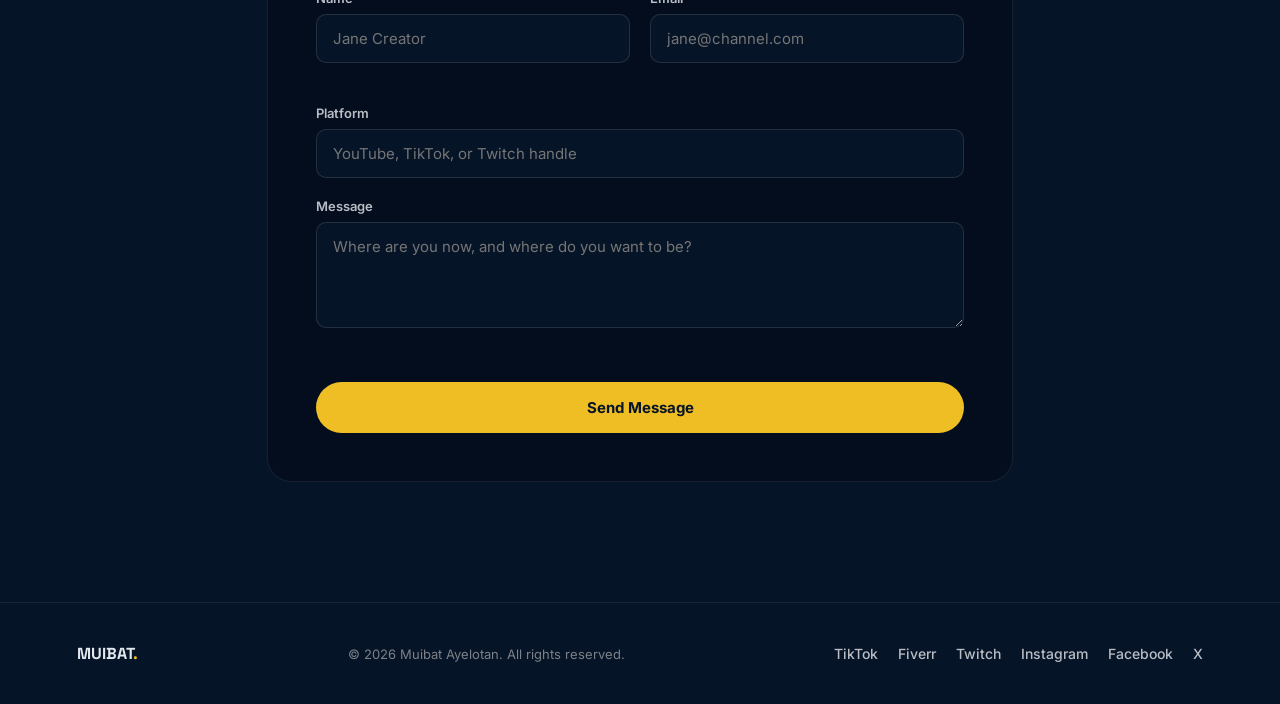
==== commit ed98721b: "Add files via upload" ====
--- a/index.html
+++ b/index.html
@@ -574,6 +574,7 @@
   <div class="footer__copy">© 2026 Muibat Ayelotan. All rights reserved.</div>
   <div class="footer__social">
     <a href="https://www.tiktok.com/@muibat076" target="_blank" rel="noopener noreferrer">TikTok</a>
+    <a href="https://www.fiverr.com/mercyexpert163" target="_blank" rel="noopener noreferrer">Fiverr</a>
     <a href="https://www.twitch.tv/ayelotan_m" target="_blank" rel="noopener noreferrer">Twitch</a>
     <a href="https://instagram.com/ayelotan_" target="_blank" rel="noopener noreferrer">Instagram</a>
     <a href="https://facebook.com/ayelotanmuibat" target="_blank" rel="noopener noreferrer">Facebook</a>
